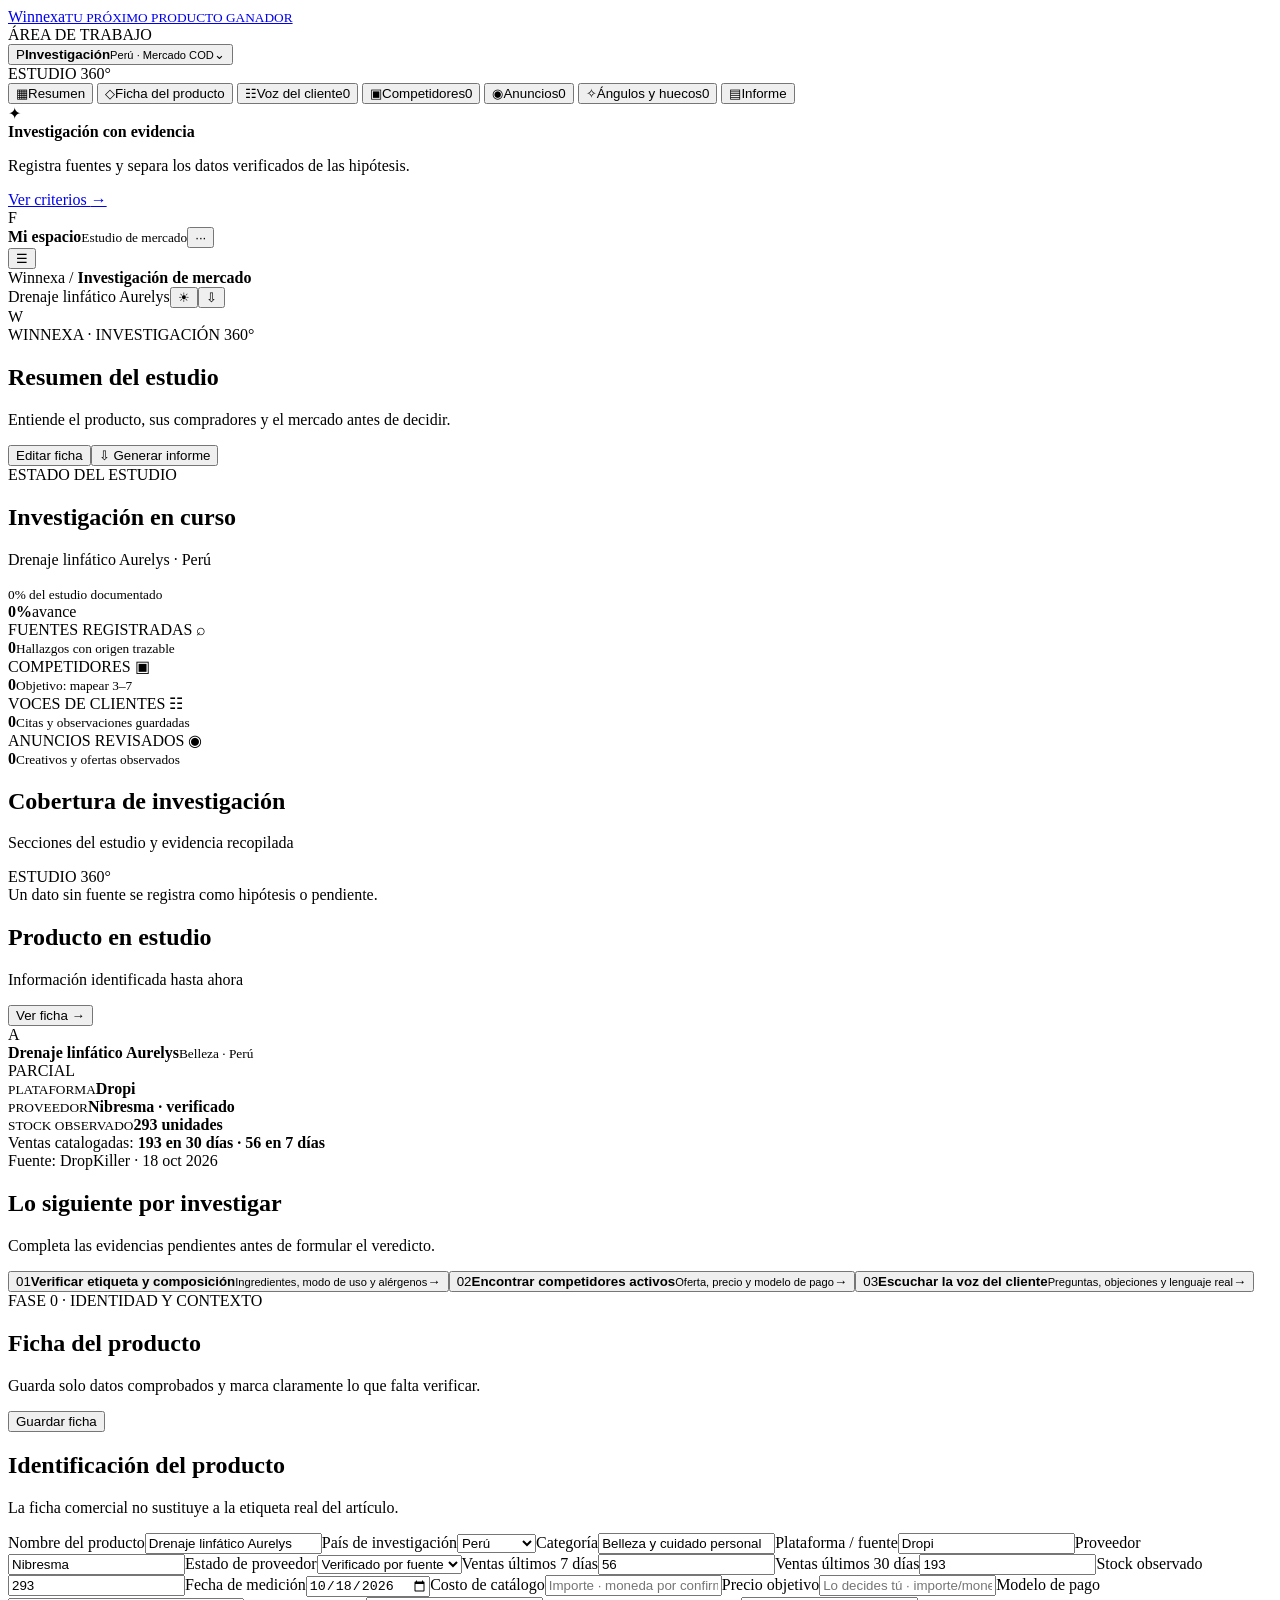
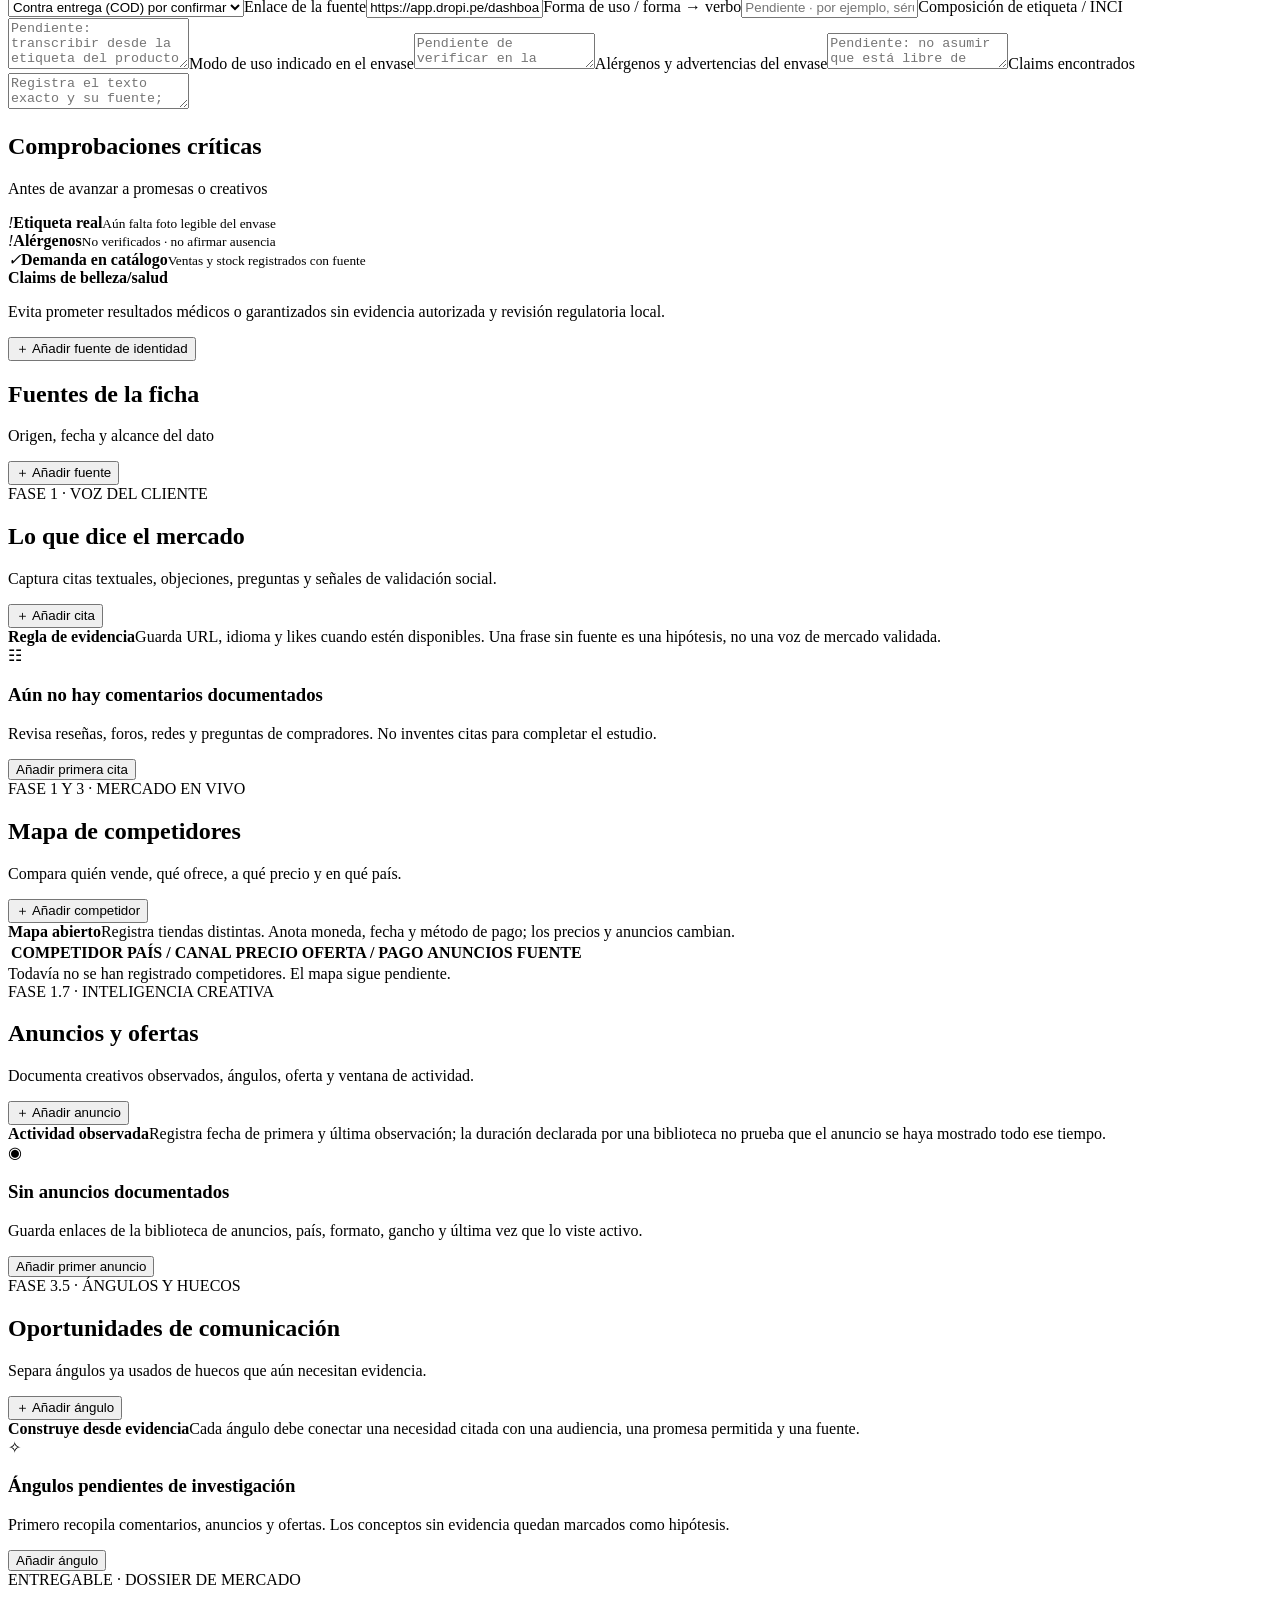
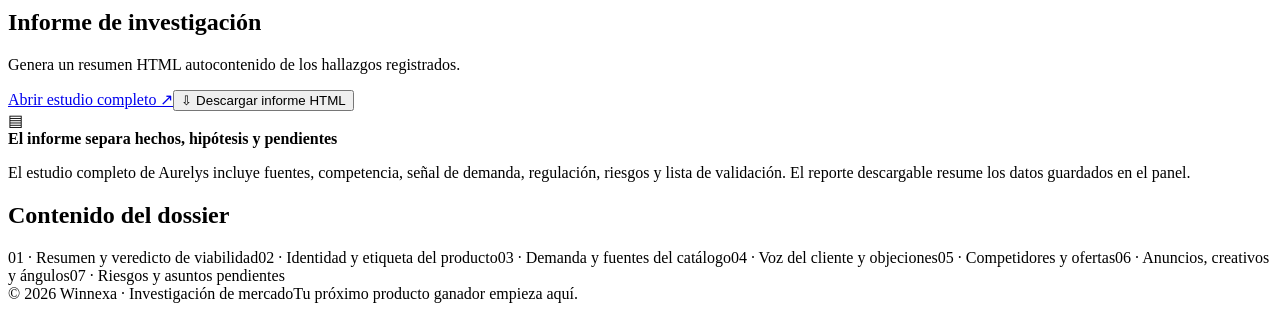
==== index.html @ 6fdaec8a "Add Winnexa research platform: index.html" ====
<!doctype html>
<html lang="es">
<head>
  <meta charset="utf-8"><meta name="viewport" content="width=device-width, initial-scale=1"><meta name="theme-color" content="#10091e"><meta name="description" content="Winnexa: investiga el mercado y encuentra tu próximo producto ganador.">
  <link rel="icon" type="image/svg+xml" href="favicon.svg"><link rel="manifest" href="site.webmanifest">
  <title>Winnexa · Investigación de mercado</title>
  <link rel="preconnect" href="https://fonts.googleapis.com"><link rel="preconnect" href="https://fonts.gstatic.com" crossorigin>
  <link href="https://fonts.googleapis.com/css2?family=DM+Sans:wght@400;500;600;700&family=Manrope:wght@400;500;600;700;800&display=swap" rel="stylesheet"><link rel="stylesheet" href="styles.css">
</head>
<body>
  <div class="app-shell">
    <aside class="sidebar" id="sidebar">
      <a class="brand" href="#overview"><span class="brand-mark"><img src="brand-mark.svg" alt=""></span><span class="brand-name">Winnexa<small>TU PRÓXIMO PRODUCTO GANADOR</small></span></a>
      <div class="workspace-label">ÁREA DE TRABAJO</div>
      <button class="workspace-switch"><span class="workspace-avatar">P</span><span><b>Investigación</b><small>Perú · Mercado COD</small></span><span class="chevrons">⌄</span></button>
      <div class="nav-label">ESTUDIO 360°</div>
      <nav class="main-nav" aria-label="Secciones de investigación">
        <button class="nav-item active" data-view="overview"><span class="nav-icon">▦</span>Resumen</button>
        <button class="nav-item" data-view="product"><span class="nav-icon">◇</span>Ficha del producto</button>
        <button class="nav-item" data-view="voice"><span class="nav-icon">☷</span>Voz del cliente<span class="nav-count" id="voiceCount">0</span></button>
        <button class="nav-item" data-view="competitors"><span class="nav-icon">▣</span>Competidores<span class="nav-count" id="competitorCount">0</span></button>
        <button class="nav-item" data-view="ads"><span class="nav-icon">◉</span>Anuncios<span class="nav-count" id="adCount">0</span></button>
        <button class="nav-item" data-view="angles"><span class="nav-icon">✧</span>Ángulos y huecos<span class="nav-count" id="angleCount">0</span></button>
        <button class="nav-item" data-view="report"><span class="nav-icon">▤</span>Informe</button>
      </nav>
      <div class="sidebar-bottom"><div class="help-card"><div class="help-icon">✦</div><b>Investigación con evidencia</b><p>Registra fuentes y separa los datos verificados de las hipótesis.</p><a href="#source-note" data-view-link="overview">Ver criterios <span>→</span></a></div><div class="profile"><div class="profile-avatar">F</div><span><b>Mi espacio</b><small>Estudio de mercado</small></span><button class="more-button" aria-label="Más opciones">···</button></div></div>
    </aside>
    <main class="main-area">
      <header class="topbar"><button class="mobile-menu" id="mobileMenu" aria-label="Abrir menú">☰</button><div class="breadcrumbs">Winnexa <span>/</span> <b>Investigación de mercado</b></div><div class="top-actions"><span class="project-pill"><i></i><span id="topProduct">Drenaje linfático Aurelys</span></span><button class="icon-button theme-toggle" id="themeToggle" type="button" aria-label="Cambiar a tema claro" title="Cambiar a tema claro">☀</button><button class="icon-button" id="reportTop" title="Generar informe">⇩</button><div class="top-avatar">W</div></div></header>
      <div class="content">
        <section class="view-panel active" id="view-overview">
          <div class="page-heading"><div><div class="eyebrow">WINNEXA · INVESTIGACIÓN 360°</div><h1>Resumen del estudio</h1><p class="page-subtitle">Entiende el producto, sus compradores y el mercado antes de decidir.</p></div><div class="heading-actions"><button class="button button-secondary" data-jump="product">Editar ficha</button><button class="button button-primary" id="generateReport"><span>⇩</span> Generar informe</button></div></div>
          <div class="overview-hero"><div class="hero-copy"><div class="hero-kicker">ESTADO DEL ESTUDIO</div><h2 id="heroStatus">Investigación en curso</h2><p id="heroProductLine">Drenaje linfático Aurelys · Perú</p><div class="progress-track"><span id="progressBar"></span></div><small id="progressText">0% del estudio documentado</small></div><div class="hero-number"><strong id="progressNumber">0%</strong><span>avance</span></div><div class="hero-orb"></div></div>
          <div class="metric-grid">
            <article class="metric-card"><div class="metric-label">FUENTES REGISTRADAS <span class="metric-icon purple">⌕</span></div><strong id="metricSources">0</strong><small>Hallazgos con origen trazable</small></article>
            <article class="metric-card"><div class="metric-label">COMPETIDORES <span class="metric-icon blue">▣</span></div><strong id="metricCompetitors">0</strong><small id="competitorSub">Objetivo: mapear 3–7</small></article>
            <article class="metric-card"><div class="metric-label">VOCES DE CLIENTES <span class="metric-icon green">☷</span></div><strong id="metricVoice">0</strong><small>Citas y observaciones guardadas</small></article>
            <article class="metric-card"><div class="metric-label">ANUNCIOS REVISADOS <span class="metric-icon amber">◉</span></div><strong id="metricAds">0</strong><small>Creativos y ofertas observados</small></article>
          </div>
          <div class="dashboard-grid">
            <section class="panel coverage-panel"><div class="panel-heading"><div><h2>Cobertura de investigación</h2><p>Secciones del estudio y evidencia recopilada</p></div><span class="subtle-badge">ESTUDIO 360°</span></div><div class="coverage-list" id="coverageList"></div><div class="panel-foot" id="source-note"><span class="foot-dot"></span> Un dato sin fuente se registra como hipótesis o pendiente.</div></section>
            <section class="panel product-summary"><div class="panel-heading"><div><h2>Producto en estudio</h2><p>Información identificada hasta ahora</p></div><button class="text-action" data-jump="product">Ver ficha →</button></div><div class="product-title-row"><div class="product-emblem">A</div><div><strong id="summaryName">Drenaje linfático Aurelys</strong><small id="summaryCategory">Belleza · Perú</small></div><span class="status-pill status-pending" id="identityStatus">PARCIAL</span></div><div class="product-facts"><div><small>PLATAFORMA</small><b id="summaryPlatform">Dropi</b></div><div><small>PROVEEDOR</small><b id="summarySupplier">Nibresma · verificado</b></div><div><small>STOCK OBSERVADO</small><b id="summaryStock">293 unidades</b></div></div><div class="fact-note">Ventas catalogadas: <b id="summarySales">193 en 30 días · 56 en 7 días</b><br>Fuente: DropKiller · 18 oct 2026</div></section>
          </div>
          <section class="panel next-steps"><div class="panel-heading"><div><h2>Lo siguiente por investigar</h2><p>Completa las evidencias pendientes antes de formular el veredicto.</p></div></div><div class="next-grid"><button class="next-item" data-jump="product"><span class="next-number">01</span><span><b>Verificar etiqueta y composición</b><small>Ingredientes, modo de uso y alérgenos</small></span><span class="next-arrow">→</span></button><button class="next-item" data-jump="competitors"><span class="next-number">02</span><span><b>Encontrar competidores activos</b><small>Oferta, precio y modelo de pago</small></span><span class="next-arrow">→</span></button><button class="next-item" data-jump="voice"><span class="next-number">03</span><span><b>Escuchar la voz del cliente</b><small>Preguntas, objeciones y lenguaje real</small></span><span class="next-arrow">→</span></button></div></section>
        </section>

        <section class="view-panel" id="view-product">
          <div class="page-heading"><div><div class="eyebrow">FASE 0 · IDENTIDAD Y CONTEXTO</div><h1>Ficha del producto</h1><p class="page-subtitle">Guarda solo datos comprobados y marca claramente lo que falta verificar.</p></div><div class="heading-actions"><button class="button button-primary" id="saveProduct">Guardar ficha</button></div></div>
          <div class="section-grid"><section class="panel form-panel"><div class="panel-heading"><div><h2>Identificación del producto</h2><p>La ficha comercial no sustituye a la etiqueta real del artículo.</p></div></div><div class="field-grid"><label class="field">Nombre del producto<input id="researchName" value="Drenaje linfático Aurelys"></label><label class="field">País de investigación<select id="researchCountry"><option value="PE">Perú</option><option value="CO">Colombia</option><option value="MX">México</option><option value="CL">Chile</option><option value="EC">Ecuador</option></select></label><label class="field">Categoría<input id="researchCategory" value="Belleza y cuidado personal"></label><label class="field">Plataforma / fuente<input id="researchPlatform" value="Dropi"></label><label class="field">Proveedor<input id="researchSupplier" value="Nibresma"></label><label class="field">Estado de proveedor<select id="researchSupplierVerified"><option value="true">Verificado por fuente</option><option value="false">Sin verificar</option></select></label><label class="field">Ventas últimos 7 días<input id="researchSales7" type="number" min="0" value="56"></label><label class="field">Ventas últimos 30 días<input id="researchSales30" type="number" min="0" value="193"></label><label class="field">Stock observado<input id="researchStock" type="number" min="0" value="293"></label><label class="field">Fecha de medición<input id="researchDate" type="date" value="2026-10-18"></label><label class="field">Costo de catálogo<input id="researchCost" placeholder="Importe · moneda por confirmar"></label><label class="field">Precio objetivo<input id="researchPrice" placeholder="Lo decides tú · importe/moneda"></label><label class="field">Modelo de pago<select id="researchPayment"><option>Contra entrega (COD) por confirmar</option><option>Contra entrega (COD)</option><option>Pago anticipado</option><option>Ambos</option></select></label><label class="field full">Enlace de la fuente<input id="researchSource" type="url" value="https://app.dropi.pe/dashboard/search?search=9403&amp;search_type=id"></label><label class="field full">Forma de uso / forma → verbo<input id="researchUse" placeholder="Pendiente · por ejemplo, sérum → aplicar"></label><label class="field full">Composición de etiqueta / INCI<textarea id="researchIngredients" rows="3" placeholder="Pendiente: transcribir desde la etiqueta del producto despachado"></textarea></label><label class="field full">Modo de uso indicado en el envase<textarea id="researchDirections" rows="2" placeholder="Pendiente de verificar en la etiqueta"></textarea></label><label class="field full">Alérgenos y advertencias del envase<textarea id="researchAllergens" rows="2" placeholder="Pendiente: no asumir que está libre de alérgenos"></textarea></label><label class="field full">Claims encontrados<textarea id="researchClaims" rows="2" placeholder="Registra el texto exacto y su fuente; no presentar como probado"></textarea></label></div></section><aside class="panel verification-panel"><div class="panel-heading"><div><h2>Comprobaciones críticas</h2><p>Antes de avanzar a promesas o creativos</p></div></div><div class="check-row"><i class="check-pending">!</i><span><b>Etiqueta real</b><small id="labelCheck">Aún falta foto legible del envase</small></span></div><div class="check-row"><i class="check-pending">!</i><span><b>Alérgenos</b><small id="allergenCheck">No verificados · no afirmar ausencia</small></span></div><div class="check-row"><i class="check-ok">✓</i><span><b>Demanda en catálogo</b><small>Ventas y stock registrados con fuente</small></span></div><div class="warning-box"><b>Claims de belleza/salud</b><p>Evita prometer resultados médicos o garantizados sin evidencia autorizada y revisión regulatoria local.</p></div><button class="button button-secondary full-button" id="addEvidenceProduct">＋ Añadir fuente de identidad</button></aside></div>
          <section class="panel evidence-panel"><div class="panel-heading"><div><h2>Fuentes de la ficha</h2><p>Origen, fecha y alcance del dato</p></div><button class="button button-secondary" data-open-record="source">＋ Añadir fuente</button></div><div id="sourceList" class="record-list"></div></section>
        </section>

        <section class="view-panel" id="view-voice"><div class="page-heading"><div><div class="eyebrow">FASE 1 · VOZ DEL CLIENTE</div><h1>Lo que dice el mercado</h1><p class="page-subtitle">Captura citas textuales, objeciones, preguntas y señales de validación social.</p></div><div class="heading-actions"><button class="button button-primary" data-open-record="voice">＋ Añadir cita</button></div></div><div class="research-tip"><b>Regla de evidencia</b><span>Guarda URL, idioma y likes cuando estén disponibles. Una frase sin fuente es una hipótesis, no una voz de mercado validada.</span></div><div class="records-grid" id="voiceList"></div><div class="empty-card" id="voiceEmpty"><span>☷</span><h3>Aún no hay comentarios documentados</h3><p>Revisa reseñas, foros, redes y preguntas de compradores. No inventes citas para completar el estudio.</p><button class="button button-primary" data-open-record="voice">Añadir primera cita</button></div></section>

        <section class="view-panel" id="view-competitors"><div class="page-heading"><div><div class="eyebrow">FASE 1 Y 3 · MERCADO EN VIVO</div><h1>Mapa de competidores</h1><p class="page-subtitle">Compara quién vende, qué ofrece, a qué precio y en qué país.</p></div><div class="heading-actions"><button class="button button-primary" data-open-record="competitor">＋ Añadir competidor</button></div></div><div class="research-tip"><b>Mapa abierto</b><span>Registra tiendas distintas. Anota moneda, fecha y método de pago; los precios y anuncios cambian.</span></div><div class="competitor-table panel"><div class="table-scroll"><table><thead><tr><th>COMPETIDOR</th><th>PAÍS / CANAL</th><th>PRECIO</th><th>OFERTA / PAGO</th><th>ANUNCIOS</th><th>FUENTE</th><th></th></tr></thead><tbody id="competitorRows"></tbody></table></div><div class="empty-inline" id="competitorEmpty">Todavía no se han registrado competidores. El mapa sigue pendiente.</div></div></section>

        <section class="view-panel" id="view-ads"><div class="page-heading"><div><div class="eyebrow">FASE 1.7 · INTELIGENCIA CREATIVA</div><h1>Anuncios y ofertas</h1><p class="page-subtitle">Documenta creativos observados, ángulos, oferta y ventana de actividad.</p></div><div class="heading-actions"><button class="button button-primary" data-open-record="ad">＋ Añadir anuncio</button></div></div><div class="research-tip amber-tip"><b>Actividad observada</b><span>Registra fecha de primera y última observación; la duración declarada por una biblioteca no prueba que el anuncio se haya mostrado todo ese tiempo.</span></div><div class="records-grid" id="adList"></div><div class="empty-card" id="adEmpty"><span>◉</span><h3>Sin anuncios documentados</h3><p>Guarda enlaces de la biblioteca de anuncios, país, formato, gancho y última vez que lo viste activo.</p><button class="button button-primary" data-open-record="ad">Añadir primer anuncio</button></div></section>

        <section class="view-panel" id="view-angles"><div class="page-heading"><div><div class="eyebrow">FASE 3.5 · ÁNGULOS Y HUECOS</div><h1>Oportunidades de comunicación</h1><p class="page-subtitle">Separa ángulos ya usados de huecos que aún necesitan evidencia.</p></div><div class="heading-actions"><button class="button button-primary" data-open-record="angle">＋ Añadir ángulo</button></div></div><div class="research-tip"><b>Construye desde evidencia</b><span>Cada ángulo debe conectar una necesidad citada con una audiencia, una promesa permitida y una fuente.</span></div><div class="records-grid" id="angleList"></div><div class="empty-card" id="angleEmpty"><span>✧</span><h3>Ángulos pendientes de investigación</h3><p>Primero recopila comentarios, anuncios y ofertas. Los conceptos sin evidencia quedan marcados como hipótesis.</p><button class="button button-primary" data-open-record="angle">Añadir ángulo</button></div></section>

        <section class="view-panel" id="view-report"><div class="page-heading"><div><div class="eyebrow">ENTREGABLE · DOSSIER DE MERCADO</div><h1>Informe de investigación</h1><p class="page-subtitle">Genera un resumen HTML autocontenido de los hallazgos registrados.</p></div><div class="heading-actions"><a class="button button-secondary" href="ESTUDIO-AURELYS-PERU.html" target="_blank">Abrir estudio completo ↗</a><button class="button button-primary" id="downloadReport">⇩ Descargar informe HTML</button></div></div><div class="report-banner"><div class="report-mark">▤</div><div><b>El informe separa hechos, hipótesis y pendientes</b><p>El estudio completo de Aurelys incluye fuentes, competencia, señal de demanda, regulación, riesgos y lista de validación. El reporte descargable resume los datos guardados en el panel.</p></div></div><div class="report-outline panel"><h2>Contenido del dossier</h2><div class="outline-grid"><span>01 · Resumen y veredicto de viabilidad</span><span>02 · Identidad y etiqueta del producto</span><span>03 · Demanda y fuentes del catálogo</span><span>04 · Voz del cliente y objeciones</span><span>05 · Competidores y ofertas</span><span>06 · Anuncios, creativos y ángulos</span><span>07 · Riesgos y asuntos pendientes</span></div></div><div class="pending-box" id="reportPending"></div></section>

        <footer class="footer"><span>© 2026 Winnexa · Investigación de mercado</span><span>Tu próximo producto ganador empieza aquí.</span></footer>
      </div>
    </main>
  </div>
  <dialog class="record-dialog" id="recordDialog"><form id="recordForm" method="dialog"><div class="dialog-head"><div><div class="eyebrow">REGISTRO DE INVESTIGACIÓN</div><h2 id="recordTitle">Añadir registro</h2><p id="recordSubtitle">Documenta hallazgos con una fuente y fecha.</p></div><button class="close-dialog" id="closeRecord" type="button" aria-label="Cerrar">×</button></div><input type="hidden" id="recordType"><div id="dynamicFields" class="field-grid"></div><div class="dialog-footer"><button class="button button-secondary" id="cancelRecord" type="button">Cancelar</button><button class="button button-primary" type="submit">Guardar registro</button></div></form></dialog>
  <div class="toast" id="toast" role="status" aria-live="polite"></div><script src="app.js"></script>
</body>
</html>
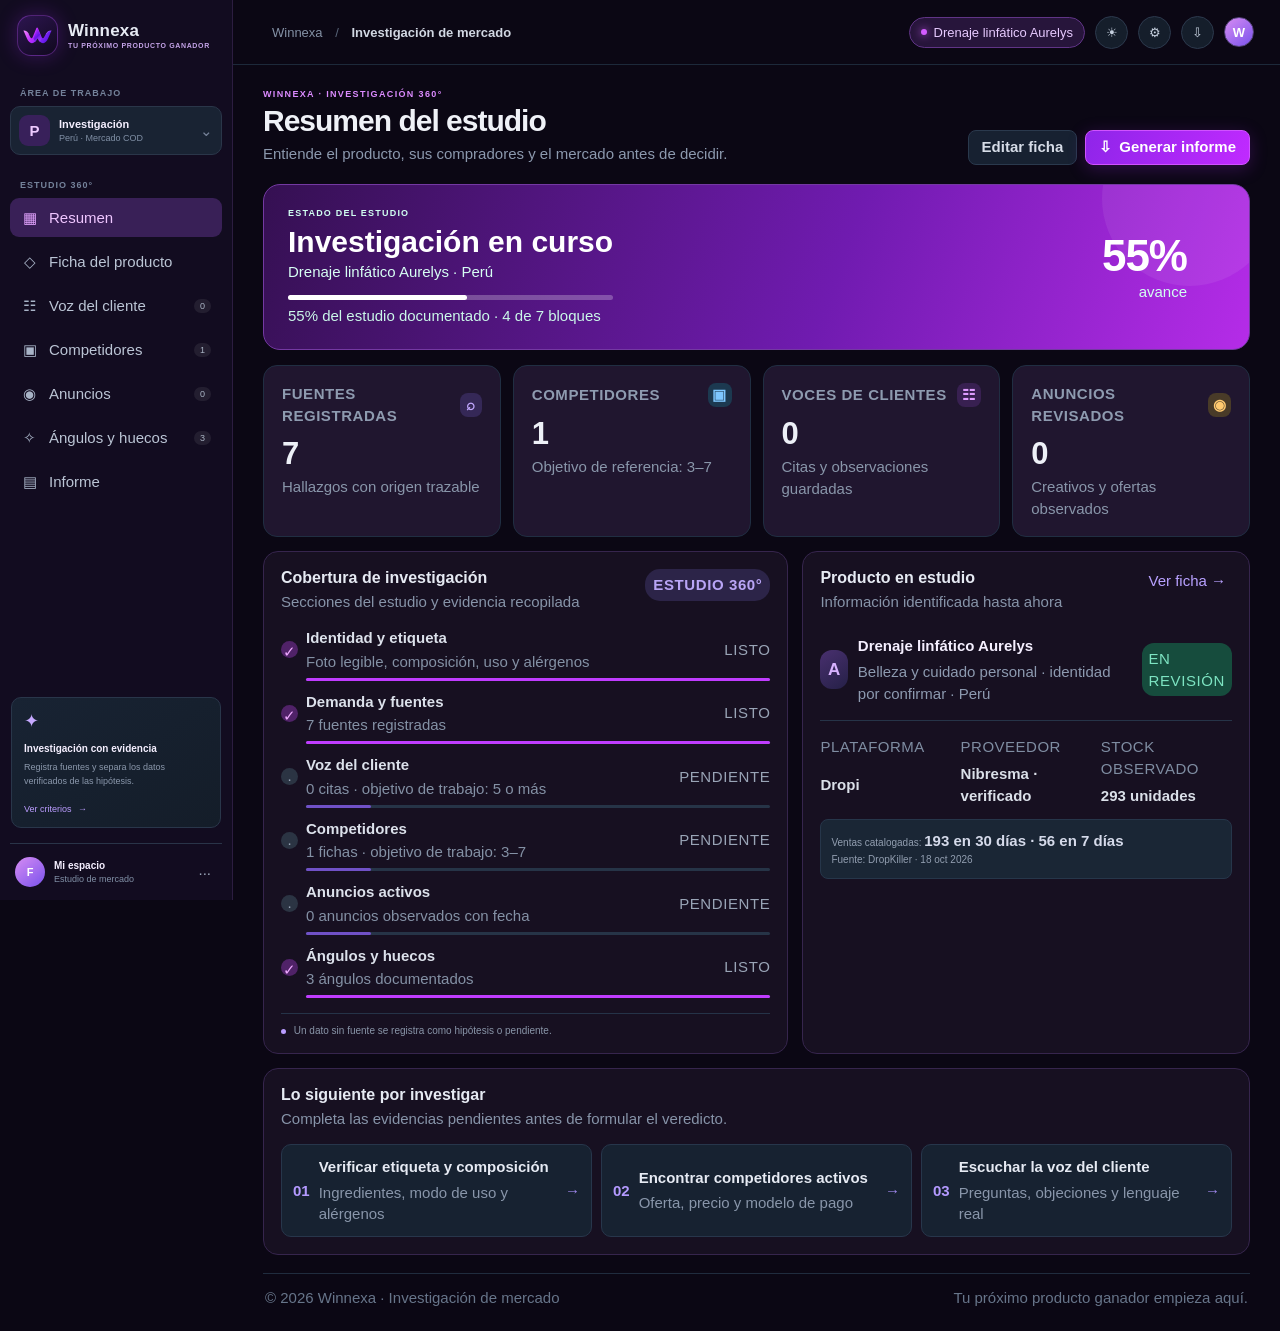
==== commit 6ec1d624: "Add toolbar settings dialog" ====
--- a/index.html
+++ b/index.html
@@ -26,7 +26,7 @@
       <div class="sidebar-bottom"><div class="help-card"><div class="help-icon">✦</div><b>Investigación con evidencia</b><p>Registra fuentes y separa los datos verificados de las hipótesis.</p><a href="#source-note" data-view-link="overview">Ver criterios <span>→</span></a></div><div class="profile"><div class="profile-avatar">F</div><span><b>Mi espacio</b><small>Estudio de mercado</small></span><button class="more-button" aria-label="Más opciones">···</button></div></div>
     </aside>
     <main class="main-area">
-      <header class="topbar"><button class="mobile-menu" id="mobileMenu" aria-label="Abrir menú">☰</button><div class="breadcrumbs">Winnexa <span>/</span> <b>Investigación de mercado</b></div><div class="top-actions"><span class="project-pill"><i></i><span id="topProduct">Drenaje linfático Aurelys</span></span><button class="icon-button theme-toggle" id="themeToggle" type="button" aria-label="Cambiar a tema claro" title="Cambiar a tema claro">☀</button><button class="icon-button" id="reportTop" title="Generar informe">⇩</button><div class="top-avatar">W</div></div></header>
+      <header class="topbar"><button class="mobile-menu" id="mobileMenu" aria-label="Abrir menú">☰</button><div class="breadcrumbs">Winnexa <span>/</span> <b>Investigación de mercado</b></div><div class="top-actions"><span class="project-pill"><i></i><span id="topProduct">Drenaje linfático Aurelys</span></span><button class="icon-button theme-toggle" id="themeToggle" type="button" aria-label="Cambiar a tema claro" title="Cambiar a tema claro">☀</button><button class="icon-button settings-toggle" id="settingsToggle" type="button" aria-label="Abrir ajustes" title="Ajustes">⚙</button><button class="icon-button" id="reportTop" title="Generar informe" aria-label="Generar informe">⇩</button><div class="top-avatar">W</div></div></header>
       <div class="content">
         <section class="view-panel active" id="view-overview">
           <div class="page-heading"><div><div class="eyebrow">WINNEXA · INVESTIGACIÓN 360°</div><h1>Resumen del estudio</h1><p class="page-subtitle">Entiende el producto, sus compradores y el mercado antes de decidir.</p></div><div class="heading-actions"><button class="button button-secondary" data-jump="product">Editar ficha</button><button class="button button-primary" id="generateReport"><span>⇩</span> Generar informe</button></div></div>
@@ -65,6 +65,7 @@
     </main>
   </div>
   <dialog class="record-dialog" id="recordDialog"><form id="recordForm" method="dialog"><div class="dialog-head"><div><div class="eyebrow">REGISTRO DE INVESTIGACIÓN</div><h2 id="recordTitle">Añadir registro</h2><p id="recordSubtitle">Documenta hallazgos con una fuente y fecha.</p></div><button class="close-dialog" id="closeRecord" type="button" aria-label="Cerrar">×</button></div><input type="hidden" id="recordType"><div id="dynamicFields" class="field-grid"></div><div class="dialog-footer"><button class="button button-secondary" id="cancelRecord" type="button">Cancelar</button><button class="button button-primary" type="submit">Guardar registro</button></div></form></dialog>
+  <dialog class="record-dialog settings-dialog" id="settingsDialog"><form id="settingsForm" method="dialog"><div class="dialog-head"><div><div class="eyebrow">PREFERENCIAS</div><h2>Ajustes de pantalla</h2><p>Personaliza el tema y el tamaño del texto.</p></div><button class="close-dialog" id="closeSettings" type="button" aria-label="Cerrar ajustes">×</button></div><div class="field-grid settings-fields"><label class="field">Tema<select id="settingsTheme"><option value="dark">Oscuro</option><option value="light">Claro</option></select></label><label class="field">Tamaño del texto<select id="settingsTextSize"><option value="13">13 px</option><option value="15">15 px</option><option value="18">18 px</option></select></label></div><div class="dialog-footer"><button class="button button-secondary" id="cancelSettings" type="button">Cerrar</button><button class="button button-primary" type="submit">Guardar ajustes</button></div></form></dialog>
   <div class="toast" id="toast" role="status" aria-live="polite"></div><script src="app.js"></script>
 </body>
 </html>
--- a/styles.css
+++ b/styles.css
@@ -0,0 +1,70 @@
+:root{--bg:#0b1018;--side:#121a27;--panel:#141d2a;--panel2:#1a2434;--line:#263448;--ink:#e7eaf2;--muted:#8794aa;--soft:#a8b3c5;--purple:#8a59ff;--purple-dark:#34265c;--green:#09a878;--amber:#d5a34a;--font:'DM Sans',sans-serif;--display:Manrope,sans-serif}*{box-sizing:border-box}body{margin:0;background:var(--bg);color:var(--ink);font-family:var(--font);font-size:14px}button,input,select,textarea{font:inherit}button{cursor:pointer}.app-shell{min-height:100vh}.sidebar{width:233px;position:fixed;inset:0 auto 0 0;background:var(--side);border-right:1px solid #222d3f;padding:19px 10px 13px;display:flex;flex-direction:column;z-index:5}.brand{height:49px;display:flex;align-items:center;gap:10px;padding:0 7px 17px;color:#e6eaf3;text-decoration:none}.brand-mark{width:41px;height:41px;border-radius:14px;background:radial-gradient(circle at 35% 25%,#e67af5,#8a4ded 55%,#38216e);display:grid;place-items:center;color:#e8b2ff;text-shadow:0 0 12px white;font-size:22px;box-shadow:0 0 19px #9954ff55}.brand-name{font:800 16px var(--display);letter-spacing:.5px}.brand-name small{display:block;font:600 8px var(--font);letter-spacing:1.2px;color:#8995aa;margin-top:1px}.workspace-label,.nav-label{font-size:9px;letter-spacing:1px;font-weight:700;color:#74829a;padding:0 10px;margin:20px 0 8px}.workspace-switch{display:flex;align-items:center;gap:9px;background:#192333;border:1px solid #2a3649;border-radius:10px;padding:8px;color:var(--ink);text-align:left}.workspace-avatar{width:31px;height:31px;border-radius:9px;display:grid;place-items:center;background:#312651;color:#c5afff;font-weight:700}.workspace-switch b,.profile b{display:block;font-size:11px}.workspace-switch small,.profile small{display:block;font-size:9px;color:#8190a6;margin-top:3px}.chevrons{margin-left:auto;color:#77839a}.nav-label{margin-top:25px}.main-nav{display:grid;gap:5px}.nav-item{height:39px;display:flex;align-items:center;gap:11px;padding:0 11px;color:#bbc5d5;background:transparent;border:0;border-radius:9px;text-align:left;font-size:11px}.nav-item:hover{background:#ffffff09;color:white}.nav-item.active{background:#332658;color:#cbb8ff}.nav-icon{width:17px;color:#a8b4c7;text-align:center;font-size:15px}.nav-item.active .nav-icon{color:#c5adff}.nav-count{margin-left:auto;background:#ffffff13;border-radius:10px;padding:2px 6px;font-size:9px;color:#aab5c5}.sidebar-bottom{margin-top:auto}.help-card{border:1px solid #29364a;background:linear-gradient(145deg,#182333,#141d29);border-radius:10px;padding:12px;margin:0 1px 15px}.help-icon{font-size:18px;color:#c6a9ff;margin-bottom:6px}.help-card b{font-size:10px}.help-card p{font-size:9px;color:#8b98ac;line-height:1.55;margin:6px 0 9px}.help-card a{font-size:9px;color:#bb9cff;text-decoration:none}.help-card a span{margin-left:4px}.profile{border-top:1px solid #293448;padding:13px 5px 0;display:flex;align-items:center;gap:9px}.profile-avatar,.top-avatar{width:30px;height:30px;display:grid;place-items:center;border-radius:50%;background:linear-gradient(140deg,#d78cf3,#7952ec);color:#fff;font-weight:700;font-size:11px}.profile b{font-size:10px}.more-button{margin-left:auto;background:none;border:0;color:#99a6b8}.main-area{margin-left:233px;min-height:100vh}.topbar{height:65px;border-bottom:1px solid #1d293a;display:flex;align-items:center;justify-content:space-between;padding:0 26px 0 39px}.breadcrumbs{font-size:10px;color:#8491a5}.breadcrumbs span{padding:0 9px;color:#596579}.breadcrumbs b{font-weight:600;color:#d1d7e2}.top-actions{display:flex;align-items:center;gap:10px}.project-pill{max-width:260px;display:flex;align-items:center;gap:7px;border:1px solid #46356d;background:#231d3c;border-radius:20px;padding:7px 11px;font-size:9px;color:#d0c2f8;white-space:nowrap;overflow:hidden;text-overflow:ellipsis}.project-pill i{width:6px;height:6px;border-radius:50%;background:#a47aff;box-shadow:0 0 9px #a47aff}.icon-button{width:33px;height:33px;border:1px solid #2c394d;border-radius:50%;background:#151e2b;color:#c6d0df;font-size:15px}.top-avatar{border:1px solid #55447b}.mobile-menu{display:none}.content{max-width:1550px;padding:24px 30px 19px;margin:0 auto}.view-panel{display:none}.view-panel.active{display:block;animation:fadein .18s ease}@keyframes fadein{from{opacity:.6;transform:translateY(3px)}to{opacity:1;transform:none}}.page-heading{display:flex;align-items:flex-end;justify-content:space-between;gap:18px;margin:0 0 19px}.eyebrow{font-size:9px;font-weight:700;letter-spacing:1.35px;color:#a584ff}.page-heading h1{font:800 25px var(--display);letter-spacing:-.9px;margin:5px 0;color:#eff1f7}.page-subtitle{font-size:11px;color:#8c99ae;margin:0}.heading-actions{display:flex;gap:8px}.button{height:35px;border-radius:8px;padding:0 13px;display:inline-flex;align-items:center;justify-content:center;gap:7px;font-size:10px;font-weight:600;transition:.16s}.button:hover{filter:brightness(1.12);transform:translateY(-1px)}.button-primary{background:#7540e6;border:1px solid #8e5af8;color:#fff;box-shadow:0 4px 15px #6031c33a}.button-secondary{background:#172131;border:1px solid #2a394d;color:#d6dce7}.overview-hero{position:relative;overflow:hidden;min-height:142px;border:1px solid #126e5a;border-radius:17px;padding:23px 24px;background:linear-gradient(105deg,#087d61 0%,#069e73 60%,#08b889 100%);display:flex;align-items:center;justify-content:space-between;margin-bottom:15px}.hero-copy{position:relative;z-index:1}.hero-kicker{font-size:9px;letter-spacing:1.2px;font-weight:700;color:#d1fff1}.hero-copy h2{font:800 25px var(--display);margin:7px 0 2px;color:#fff}.hero-copy p{margin:0 0 12px;font-size:11px;color:#d7fff4}.hero-copy>small{color:#cbf8e9;font-size:9px}.progress-track{height:5px;max-width:440px;background:#ffffff40;border-radius:5px;margin:0 0 5px}.progress-track span{display:block;height:100%;width:0;background:#fff;border-radius:5px;transition:width .3s}.hero-number{position:relative;z-index:1;margin-right:38px;display:grid;text-align:right}.hero-number strong{font:800 35px var(--display);color:white;letter-spacing:-1px}.hero-number span{font-size:9px;color:#d3fff1}.hero-orb{position:absolute;width:175px;height:175px;border-radius:50%;right:-28px;top:-74px;background:#ffffff0c}.metric-grid{display:grid;grid-template-columns:repeat(4,1fr);gap:12px;margin-bottom:14px}.metric-card{background:var(--panel2);border:1px solid #202e42;border-radius:14px;padding:14px 15px;min-height:104px}.metric-label{font-size:8px;letter-spacing:.7px;color:#8e9bb0;font-weight:700;display:flex;justify-content:space-between;align-items:center}.metric-icon{font-size:14px;width:24px;height:24px;border-radius:8px;display:grid;place-items:center}.purple{background:#352857;color:#c2a7ff}.blue{background:#1c3950;color:#7ec7ff}.green{background:#17453c;color:#64dfb8}.amber{background:#493b28;color:#ffca70}.metric-card>strong{display:block;font:800 23px var(--display);margin:7px 0 3px;color:#edf0f7}.metric-card>small{color:#8996aa;font-size:9px}.dashboard-grid{display:grid;grid-template-columns:1.08fr .92fr;gap:14px}.panel{background:var(--panel);border:1px solid var(--line);border-radius:15px;padding:17px}.panel-heading{display:flex;align-items:flex-start;justify-content:space-between;gap:12px;margin-bottom:14px}.panel-heading h2{font:700 13px var(--display);margin:0;color:#e6eaf3}.panel-heading p{font-size:9px;color:#8794a9;margin:4px 0 0}.subtle-badge{font-size:8px;letter-spacing:.6px;color:#b9a5f6;background:#2c2448;border-radius:15px;padding:5px 8px;font-weight:700}.coverage-list{display:grid;gap:10px}.coverage-row{display:grid;gap:5px}.coverage-label{display:flex;align-items:center;gap:8px}.coverage-label>span:nth-child(2){display:grid;gap:2px}.coverage-indicator{width:17px;height:17px;border-radius:50%;display:grid;place-items:center;background:#2b3443;color:#98a3b5;font-size:10px}.coverage-indicator.done{background:#145440;color:#69dfb5}.coverage-label b{font-size:9px;color:#dce1eb}.coverage-label small{font-size:8px;color:#8491a5}.coverage-label em{margin-left:auto;font-size:7px;letter-spacing:.6px;color:#99a4b6;font-style:normal}.mini-track{height:3px;background:#263447;border-radius:4px;margin-left:25px}.mini-track i{height:100%;display:block;background:#7051c7;border-radius:4px}.mini-track i.done{background:#13a679}.panel-foot{border-top:1px solid #253348;padding-top:11px;margin-top:15px;font-size:8px;color:#8995a8}.foot-dot{display:inline-block;width:5px;height:5px;border-radius:50%;background:#ba9dff;margin-right:5px}.product-summary{min-height:316px}.text-action{border:0;background:transparent;color:#b8a1ff;font-size:9px}.product-title-row{display:flex;align-items:center;gap:10px;padding:8px 0 16px;border-bottom:1px solid #263448}.product-emblem{width:39px;height:39px;display:grid;place-items:center;border-radius:12px;background:linear-gradient(145deg,#49306f,#252047);color:#d8b2ff;font:800 17px var(--display)}.product-title-row>div:nth-child(2){display:grid;gap:4px;min-width:0}.product-title-row strong{font-size:10px}.product-title-row small{font-size:8px;color:#8d9ab0}.status-pill{margin-left:auto;font-size:7px;letter-spacing:.6px;border-radius:12px;padding:5px 7px}.status-pending{background:#443820;color:#f0ca72}.status-review{background:#164c3d;color:#7de4c2}.product-facts{display:grid;grid-template-columns:repeat(3,1fr);gap:9px;padding:15px 0 12px}.product-facts div{display:grid;gap:5px}.product-facts small{font-size:7px;color:#7f8da2;letter-spacing:.5px}.product-facts b{font-size:9px;color:#dbe0e9}.fact-note{background:#1a2635;border:1px solid #26364a;border-radius:8px;padding:10px;font-size:8px;line-height:1.7;color:#929eb0}.fact-note b{color:#d5daea}.next-steps{margin-top:14px}.next-grid{display:grid;grid-template-columns:repeat(3,1fr);gap:9px}.next-item{display:flex;gap:9px;align-items:center;text-align:left;border:1px solid #27364b;background:#172231;color:#e6eaf3;border-radius:10px;padding:11px}.next-number{font:700 12px var(--display);color:#b49aff}.next-item>span:nth-child(2){display:grid;gap:4px}.next-item b{font-size:8px}.next-item small{font-size:8px;color:#8996aa;line-height:1.4}.next-arrow{margin-left:auto;color:#9f87ec}.footer{border-top:1px solid #202c3e;margin-top:18px;padding:13px 2px 3px;display:flex;justify-content:space-between;color:#67758a;font-size:8px}.section-grid{display:grid;grid-template-columns:minmax(0,1.5fr) minmax(245px,.72fr);gap:13px;align-items:start}.form-panel{padding:18px}.field-grid{display:grid;grid-template-columns:1fr 1fr;gap:12px}.field{display:grid;gap:6px;color:#aab5c7;font-size:9px;font-weight:600}.field input,.field select,.field textarea{width:100%;background:#101925;border:1px solid #2a394d;border-radius:7px;color:#e4e9f2;padding:9px 10px;font-size:10px;outline:0}.field input:focus,.field select:focus,.field textarea:focus{border-color:#9068ef;box-shadow:0 0 0 3px #8757fa1a}.field input::placeholder,.field textarea::placeholder{color:#617086}.field textarea{resize:vertical}.field select option{background:#111a27}.field.full{grid-column:span 2}.verification-panel{padding:17px}.check-row{display:flex;gap:9px;padding:11px 0;border-bottom:1px solid #253247;align-items:flex-start}.check-row i{font-style:normal;width:18px;height:18px;border-radius:50%;display:grid;place-items:center;font-size:9px;flex:none}.check-pending{background:#493b25;color:#f2c766}.check-ok{background:#164b3c;color:#6bdeb7}.check-row span{display:grid;gap:4px}.check-row b{font-size:9px}.check-row small{font-size:8px;color:#8d9ab0;line-height:1.4}.warning-box{margin:14px 0;background:#30291f;border:1px solid #59482a;border-radius:9px;padding:11px}.warning-box b{font-size:9px;color:#eac77f}.warning-box p{font-size:8px;color:#b5a27c;line-height:1.6;margin:5px 0 0}.full-button{width:100%}.evidence-panel{margin-top:13px}.source-row{display:flex;gap:10px;align-items:flex-start;padding:11px;border-top:1px solid #263448}.source-icon{width:27px;height:27px;border-radius:8px;background:#30264d;color:#bba3ff;display:grid;place-items:center}.source-row>div{flex:1}.source-row b{font-size:9px}.source-row small,.source-row p{display:block;font-size:8px;color:#8896aa;margin:4px 0 0;line-height:1.5}.source-row a,.competitor-table a,.source-line a,.card-link{color:#b8a1ff;text-decoration:none;font-size:8px;white-space:nowrap}.research-tip{display:flex;gap:9px;align-items:center;padding:11px 13px;background:#211e36;border:1px solid #393054;border-radius:10px;margin-bottom:13px}.research-tip b{font-size:9px;color:#c8b9ff;white-space:nowrap}.research-tip span{font-size:8px;color:#9c97ae;line-height:1.5}.amber-tip{background:#2b261d;border-color:#4a3e29}.amber-tip b{color:#efc878}.records-grid{display:grid;grid-template-columns:repeat(2,minmax(0,1fr));gap:11px}.insight-card,.ad-card,.angle-card{background:var(--panel);border:1px solid var(--line);border-radius:13px;padding:14px}.insight-top{display:flex;align-items:center;justify-content:space-between}.delete-record{border:0;background:transparent;color:#78879c;font-size:17px;line-height:1;padding:2px 5px}.delete-record:hover{color:#ef8e9b}.insight-card blockquote{font:600 12px/1.55 var(--display);color:#e5e6ef;margin:13px 0}.insight-meta{display:flex;flex-wrap:wrap;gap:10px;color:#8794a9;font-size:8px}.source-line{margin-top:10px;border-top:1px solid #263448;padding-top:8px;color:#8390a4;font-size:8px;line-height:1.5}.empty-card{min-height:220px;place-content:center;text-align:center;background:var(--panel);border:1px dashed #314058;border-radius:14px;padding:25px}.empty-card>span{font-size:23px;color:#a88cf1}.empty-card h3{font:700 13px var(--display);margin:8px 0}.empty-card p{max-width:360px;margin:0 auto 13px;color:#8e9bb0;font-size:9px;line-height:1.6}.competitor-table{padding:0;overflow:hidden}.table-scroll{overflow:auto}table{width:100%;border-collapse:collapse;white-space:nowrap}thead{background:#192333}th{text-align:left;padding:11px 12px;color:#8795aa;font-size:7px;letter-spacing:.6px}td{padding:11px 12px;border-top:1px solid #253448;color:#c4ccda;font-size:9px}td b{color:#e4e8f0}td small{display:block;color:#8491a5;font-size:8px;margin-top:4px}.empty-inline{padding:25px;text-align:center;color:#8996aa;font-size:9px}.ad-platform{font-size:8px;color:#b99fff}.ad-card h3,.angle-card h3{font:700 12px var(--display);margin:10px 0}.ad-hook{border-left:2px solid #8057e7;padding:8px 10px;background:#1b2231;color:#d1c8ed;font-size:10px;line-height:1.5}.ad-detail-grid{display:grid;grid-template-columns:1fr 1fr;gap:10px;margin:12px 0}.ad-detail-grid span,.concept-row span{display:grid;gap:4px;color:#78889e;font-size:7px;letter-spacing:.5px}.ad-detail-grid b{font-size:8px;color:#cbd3df;letter-spacing:0;font-weight:500}.card-link{display:inline-block;margin-top:4px}.badge-warn{background:#443723;color:#ecc777}.angle-audience{display:grid;gap:4px;padding:9px;background:#1a2535;border-radius:8px}.angle-audience small,.concept-row small{font-size:7px;color:#8b98ac;letter-spacing:.5px}.angle-audience b{font-size:9px}.angle-card p{font-size:8px;color:#9ba7ba;line-height:1.55}.angle-card p b{color:#d7dce7}.concept-row{display:grid;grid-template-columns:1fr 1fr;gap:8px}.concept-row span{padding:8px;background:#192333;border-radius:7px;color:#c7cddd;font-size:8px;letter-spacing:0}.report-banner{display:flex;align-items:center;gap:13px;background:linear-gradient(100deg,#0b775c,#0da77a);border-radius:13px;padding:17px;margin-bottom:14px}.report-mark{width:37px;height:37px;border-radius:11px;background:#ffffff1c;display:grid;place-items:center;font-size:17px}.report-banner b{font-size:11px}.report-banner p{font-size:9px;color:#d8fff4;margin:5px 0 0;line-height:1.5}.report-outline h2{font:700 13px var(--display)}.outline-grid{display:grid;grid-template-columns:1fr 1fr;gap:9px}.outline-grid span{padding:10px;background:#192333;border:1px solid #26354a;border-radius:8px;color:#b9c3d2;font-size:9px}.pending-box{display:grid;gap:6px;margin-top:13px;padding:13px;background:#2b261d;border:1px solid #4a3e29;border-radius:10px;color:#edc773;font-size:9px}.pending-box span{color:#b6a783;line-height:1.5}.record-dialog{width:min(620px,calc(100vw - 24px));max-height:calc(100vh - 24px);padding:0;background:#141d2a;border:1px solid #344259;border-radius:14px;color:var(--ink)}.record-dialog::backdrop{background:#02050ac9;backdrop-filter:blur(4px)}.record-dialog form{padding:20px}.dialog-head{display:flex;justify-content:space-between;align-items:flex-start;margin-bottom:17px}.dialog-head h2{font:800 19px var(--display);margin:5px 0}.dialog-head p{font-size:9px;color:#8e9bb0;margin:0}.close-dialog{border:1px solid #314057;background:#1c2635;border-radius:8px;color:#bdc6d4;width:29px;height:29px;font-size:19px}.dialog-footer{display:flex;justify-content:flex-end;gap:8px;margin-top:17px;padding-top:14px;border-top:1px solid #29364a}.toast{position:fixed;right:20px;bottom:20px;padding:11px 14px;border-radius:9px;background:#212c3d;border:1px solid #43516a;color:#ecf0f6;font-size:10px;opacity:0;transform:translateY(12px);transition:.2s;pointer-events:none;z-index:9}.toast.show{opacity:1;transform:none}
+@media(max-width:1100px){.content{padding:22px 20px}.topbar{padding:0 20px}.dashboard-grid{grid-template-columns:1fr 1fr}.metric-grid{gap:9px}.metric-card{padding:12px}.section-grid{grid-template-columns:1fr}.verification-panel{display:grid;grid-template-columns:1fr 1fr;gap:0 14px}.verification-panel .panel-heading,.verification-panel .warning-box,.verification-panel .full-button{grid-column:span 2}}
+@media(max-width:760px){.sidebar{transform:translateX(-100%);transition:transform .2s;box-shadow:12px 0 35px #0008}.sidebar.open{transform:translateX(0)}.main-area{margin-left:0}.mobile-menu{display:block;border:0;background:none;color:#d2d9e5;font-size:17px}.topbar{height:56px;padding:0 13px;justify-content:flex-start;gap:8px}.breadcrumbs{font-size:9px;margin-right:auto}.top-actions{gap:7px}.project-pill{max-width:145px;font-size:8px;padding:6px 8px}.top-avatar{width:27px;height:27px}.content{padding:19px 13px}.page-heading{align-items:flex-start;flex-direction:column;gap:12px}.page-heading h1{font-size:22px}.heading-actions{width:100%;flex-wrap:wrap}.heading-actions .button{flex:1}.overview-hero{padding:18px;min-height:136px}.hero-copy h2{font-size:21px}.hero-number{margin-right:3px}.hero-number strong{font-size:29px}.progress-track{max-width:245px}.metric-grid{grid-template-columns:1fr 1fr}.metric-card{min-height:98px}.dashboard-grid{grid-template-columns:1fr}.product-summary{min-height:0}.next-grid{grid-template-columns:1fr}.records-grid{grid-template-columns:1fr}.research-tip{align-items:flex-start;flex-direction:column;gap:5px}.section-grid{grid-template-columns:1fr}.verification-panel{display:block}.verification-panel .panel-heading,.verification-panel .warning-box,.verification-panel .full-button{grid-column:auto}.field-grid{grid-template-columns:1fr}.field.full{grid-column:span 1}.outline-grid{grid-template-columns:1fr 1fr}.footer{gap:10px;line-height:1.4}.footer span:last-child{text-align:right}}
+@media(max-width:420px){.outline-grid{grid-template-columns:1fr}.product-facts{gap:5px}.product-facts b{font-size:8px}.project-pill{max-width:125px}.dialog-head h2{font-size:17px}}
+:root{--bg:#0b0714;--side:#120c20;--panel:#171021;--panel2:#20162f;--line:#36254d;--ink:#f5efff;--muted:#a99abf;--soft:#c9b8dc;--purple:#a52aff;--purple-dark:#321353;--green:#b039f4;--amber:#d5a34a}
+body{background:var(--bg)}.sidebar{background:var(--side);border-right-color:#2c1d40}.brand-mark{background:linear-gradient(145deg,#2d1550,#10091e);box-shadow:0 0 20px #a52aff44}.brand-mark img{width:31px;height:31px;display:block}.brand-name{font-size:17px;letter-spacing:.2px}.brand-name small{color:#c4a4e8;letter-spacing:.65px;font-size:7px}.workspace-avatar{background:#38205a;color:#edcaff}.nav-item.active{background:#392057;color:#efc6ff}.nav-item.active .nav-icon{color:#e4a4ff}.project-pill{border-color:#603486;background:#27153b;color:#e7caff}.project-pill i{background:#d45cff;box-shadow:0 0 9px #d45cff}.page-heading .eyebrow{color:#dc8bff}.button-primary{background:linear-gradient(110deg,#8f25e9,#c02aff);border-color:#d052ff;box-shadow:0 4px 17px #9826de42}.overview-hero{border-color:#7439a2;background:linear-gradient(110deg,#351052 0%,#701bb0 58%,#b52ce8 100%)}.hero-orb{background:#ffffff12}.metric-icon.green{background:#382051;color:#df9cff}.coverage-indicator.done{background:#502268;color:#efa9ff}.mini-track i.done{background:#c03cff}.check-ok{background:#502268!important;color:#efa9ff!important}.report-banner{background:linear-gradient(105deg,#5d168c,#a527d7)}.report-mark{background:#ffffff22}.brand-mark{border:1px solid #a746e566}
+html[data-theme="light"]{--bg:#f6f2fb;--side:#fff;--panel:#fff;--panel2:#fbf8ff;--line:#e5d9ef;--ink:#21172d;--muted:#766783;--soft:#63536f;--purple:#8b21d1;--purple-dark:#ead8f7;color-scheme:light}
+html[data-theme="light"] body{background:var(--bg);color:var(--ink)}
+html[data-theme="light"] .sidebar{background:#fff;border-right-color:#e9dff0;box-shadow:3px 0 18px #32134a0a}html[data-theme="light"] .brand,html[data-theme="light"] .page-heading h1,html[data-theme="light"] .metric-card>strong,html[data-theme="light"] .panel-heading h2{color:#261b31}html[data-theme="light"] .brand-name small{color:#7c648f}html[data-theme="light"] .workspace-label,html[data-theme="light"] .nav-label{color:#897a94}
+html[data-theme="light"] .workspace-switch,html[data-theme="light"] .help-card,html[data-theme="light"] .panel,html[data-theme="light"] .metric-card,html[data-theme="light"] .empty-card,html[data-theme="light"] .competitor-table,html[data-theme="light"] .angle-card,html[data-theme="light"] .insight-card,html[data-theme="light"] .ad-card,html[data-theme="light"] .record-dialog,html[data-theme="light"] .report-outline{background:#fff;border-color:#e5d9ef;color:var(--ink)}
+html[data-theme="light"] .nav-item{color:#5f526b}html[data-theme="light"] .nav-item:hover{background:#f5edf9;color:#3c1c50}html[data-theme="light"] .nav-item.active{background:#f0e1fa;color:#7114ac}html[data-theme="light"] .nav-icon{color:#887494}html[data-theme="light"] .help-card p,html[data-theme="light"] .workspace-switch small,html[data-theme="light"] .profile small,html[data-theme="light"] .panel-heading p,html[data-theme="light"] .metric-card>small,html[data-theme="light"] .page-subtitle,html[data-theme="light"] .coverage-label small,html[data-theme="light"] .coverage-label em{color:#766783}
+html[data-theme="light"] .topbar{background:#fffd;border-bottom-color:#e7dced}html[data-theme="light"] .breadcrumbs{color:#756681}html[data-theme="light"] .breadcrumbs b{color:#35273f}html[data-theme="light"] .icon-button{background:#fff;color:#6f278e;border-color:#e0d0eb}html[data-theme="light"] .project-pill{background:#f3e8fb;color:#6e2594;border-color:#e2c9f2}html[data-theme="light"] .project-pill i{background:#a52aff}
+html[data-theme="light"] .overview-hero{background:linear-gradient(110deg,#6b18a4,#9722d1 58%,#c044ec);border-color:#a534d1}html[data-theme="light"] .metric-icon.purple,html[data-theme="light"] .metric-icon.blue,html[data-theme="light"] .metric-icon.green{background:#f0e2f8;color:#7d1caf}html[data-theme="light"] .coverage-indicator{background:#eee8f2;color:#756681}html[data-theme="light"] .coverage-indicator.done{background:#ead5f7;color:#7715ad}html[data-theme="light"] .mini-track{background:#e8deed}html[data-theme="light"] .mini-track i,html[data-theme="light"] .mini-track i.done{background:#9a26cb}
+html[data-theme="light"] .product-title-row,html[data-theme="light"] .profile,html[data-theme="light"] .panel-foot,html[data-theme="light"] td,html[data-theme="light"] .source-line{border-color:#e9e0ef}html[data-theme="light"] .product-title-row strong,html[data-theme="light"] .coverage-label b,html[data-theme="light"] .research-tip b,html[data-theme="light"] .next-item b,html[data-theme="light"] td b{color:#34203f}html[data-theme="light"] .product-emblem{background:#eee0f8;color:#7422a0}
+html[data-theme="light"] .fact-note,html[data-theme="light"] .research-tip,html[data-theme="light"] .next-item,html[data-theme="light"] .outline-grid span,html[data-theme="light"] .angle-audience,html[data-theme="light"] .concept-row span,html[data-theme="light"] .ad-hook{background:#f8f3fb;border-color:#e9deef;color:#54435f}html[data-theme="light"] .panel-foot,html[data-theme="light"] .source-line,html[data-theme="light"] td,html[data-theme="light"] .empty-inline{color:#756681}
+html[data-theme="light"] .field input,html[data-theme="light"] .field select,html[data-theme="light"] .field textarea{background:#fff;color:#261b31;border-color:#ded0e8}html[data-theme="light"] .field{color:#5d4b68}html[data-theme="light"] thead{background:#f5eff8}html[data-theme="light"] th{color:#756681}html[data-theme="light"] td{color:#493b53}html[data-theme="light"] .button-secondary{background:#fff;color:#5e3474;border-color:#dfd1e8}
+html[data-theme="light"] .report-banner{background:linear-gradient(105deg,#68209a,#a62bd0)}html[data-theme="light"] .report-outline h2{color:#261b31}html[data-theme="light"] .dialog-head p{color:#766783}html[data-theme="light"] .close-dialog{background:#f6eff9;color:#5b4169;border-color:#dfd1e8}html[data-theme="light"] .footer{color:#81738d}html[data-theme="light"] .warning-box{background:#fff8e9;border-color:#f0dfbb;color:#694e1b}html[data-theme="light"] .warning-box p{color:#78653e}html[data-theme="light"] .empty-card h3{color:#34203f}html[data-theme="light"] .badge-warn{background:#fff3dc;color:#865d15}html[data-theme="light"] .record-dialog::backdrop{background:#20112a66}
+
+/* Legibilidad: texto de lectura y controles a 15 px; títulos y cifras conservan su jerarquía. */
+body{font-size:15px}
+.content :is(p,small,label,input,select,textarea,button,a,td,th,span,b,em,blockquote,.metric-label,.product-title-row strong,.text-action,.subtle-badge,.ad-platform,.source-row b,.research-tip b,.coverage-label em){font-size:15px!important;line-height:1.45}
+.content .metric-icon,.content .coverage-indicator{font-size:15px!important}
+.nav-item{font-size:15px}
+@media(max-width:760px){
+  body,.content :is(p,small,label,input,select,textarea,button,a,td,th,span,b,em,blockquote,.metric-label,.product-title-row strong,.text-action,.subtle-badge,.ad-platform,.source-row b,.research-tip b,.coverage-label em),.nav-item{font-size:15px!important}
+  .content .metric-icon,.content .coverage-indicator{font-size:15px!important}
+}
+
+/* Winnexa: tipografía y métricas más legibles, inspiradas en el panel de referencia. */
+.page-heading h1{font-size:30px;letter-spacing:-1px}
+.page-subtitle{font-size:13px}
+.hero-copy h2{font-size:30px}
+.hero-copy p{font-size:13px}
+.hero-copy>small,.hero-number span{font-size:11px}
+.hero-number strong{font-size:44px}
+.metric-card{padding:17px 18px;min-height:116px}
+.metric-label{font-size:10px;letter-spacing:.55px}
+.metric-card>strong{font-size:31px;margin:9px 0 4px}
+.metric-card>small{font-size:11px}
+.panel-heading h2{font-size:16px}
+.panel-heading p{font-size:11px}
+.coverage-label b{font-size:11px}
+.coverage-label small{font-size:10px}
+.coverage-label em{font-size:9px}
+.product-title-row strong{font-size:13px}
+.product-title-row small{font-size:10px}
+.product-facts small{font-size:9px}
+.product-facts b{font-size:12px}
+.fact-note,.panel-foot{font-size:10px}
+.nav-item{font-size:12px}
+.metric-card>strong,.hero-number strong{font-variant-numeric:tabular-nums}
+@media(max-width:760px){.page-heading h1{font-size:26px}.hero-copy h2{font-size:24px}.hero-number strong{font-size:34px}.metric-card{padding:14px;min-height:106px}.metric-card>strong{font-size:27px}.metric-label{font-size:9px}}
+
+/* Override final para que reglas antiguas de componentes no reduzcan el texto móvil. */
+html body .content :is(p,small,label,input,select,textarea,button,a,td,th,span,b,em,blockquote,.metric-label,.product-title-row strong,.text-action,.subtle-badge,.ad-platform,.source-row b,.research-tip b,.coverage-label em){font-size:15px!important;line-height:1.45}
+html body .content .metric-icon,html body .content .coverage-indicator{font-size:15px!important}
+html body .sidebar .nav-item{font-size:15px!important}
+html body .topbar :is(.breadcrumbs,.breadcrumbs span,.breadcrumbs b,.project-pill,.icon-button,.mobile-menu,.top-avatar){font-size:13px!important}
+@media(max-width:760px){html body .topbar .project-pill{max-width:170px}}
+@media(max-width:760px){
+  html body .topbar .breadcrumbs,html body .topbar .project-pill,html body .topbar .top-avatar{display:none!important}
+  html body .topbar .top-actions{margin-left:auto}
+}
+@media(max-width:760px){
+  html body .topbar .mobile-menu{font-size:22px!important;font-weight:800;color:#542078}
+  html body .topbar .icon-button{font-size:18px!important;font-weight:800;color:#542078;background:#f1e3fa;border-color:#b88bd2}
+  html[data-theme="dark"] body .topbar .mobile-menu{color:#f2dcff}
+  html[data-theme="dark"] body .topbar .icon-button{color:#f2dcff;background:#2b193b;border-color:#9c63c2}
+}
+
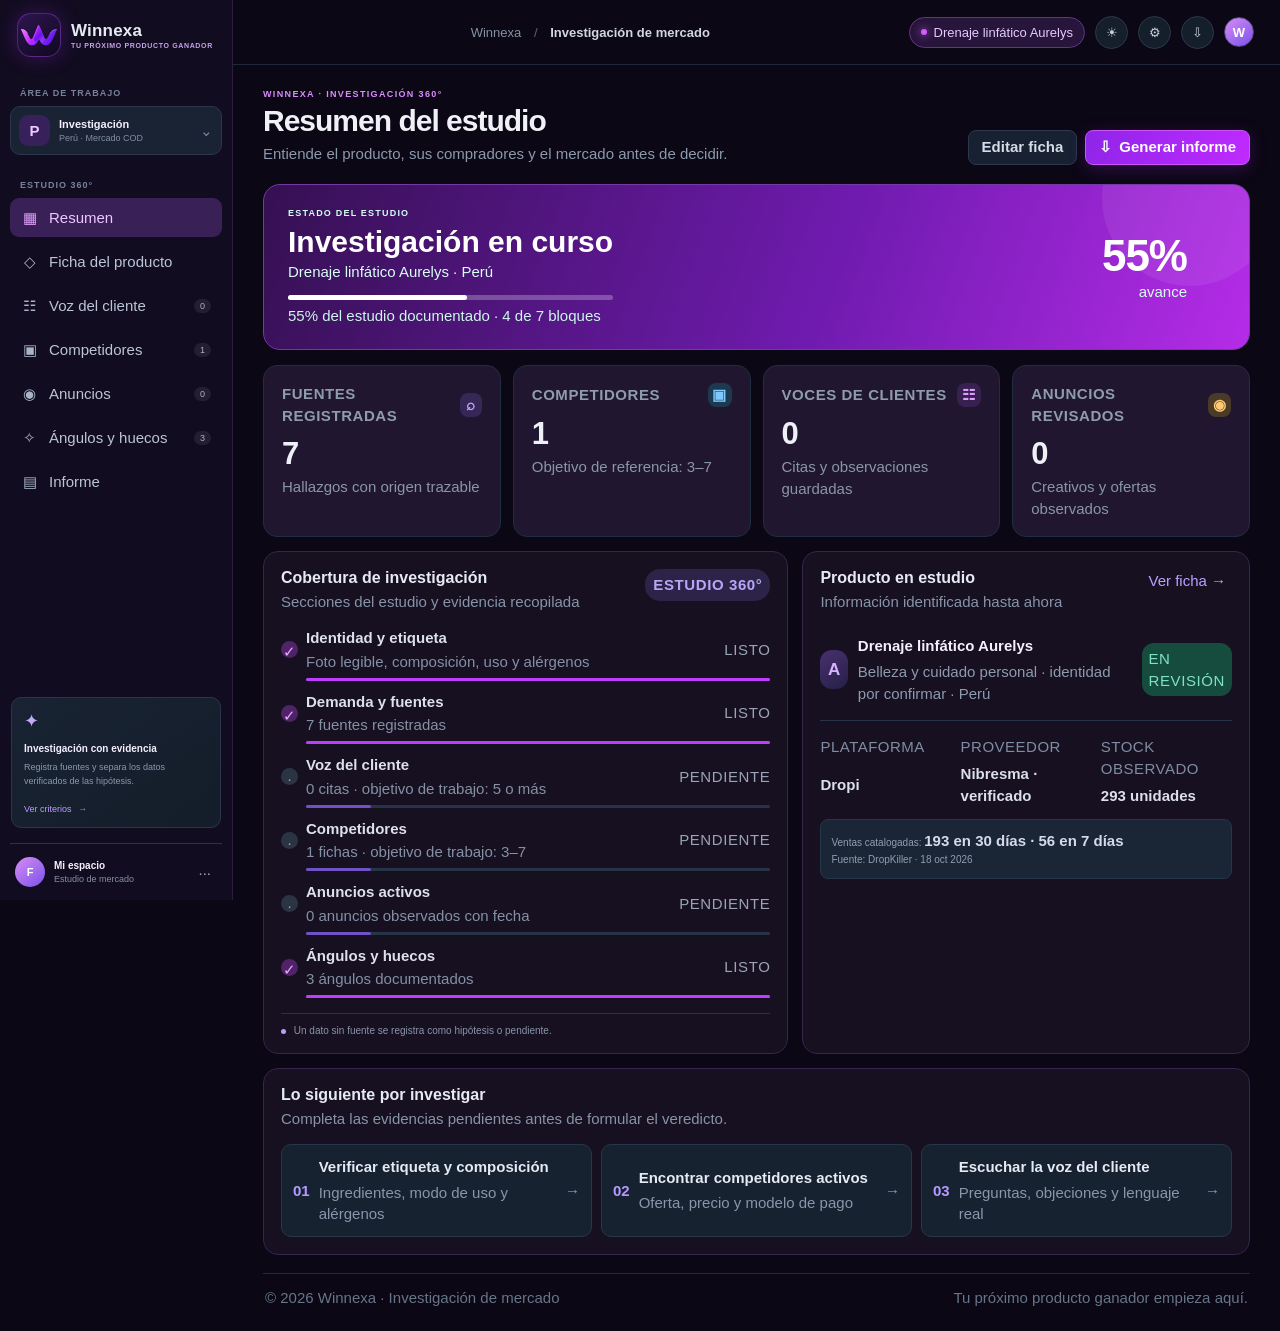
==== commit 3830f037: "Show Winnexa mark in mobile header" ====
--- a/index.html
+++ b/index.html
@@ -26,7 +26,7 @@
       <div class="sidebar-bottom"><div class="help-card"><div class="help-icon">✦</div><b>Investigación con evidencia</b><p>Registra fuentes y separa los datos verificados de las hipótesis.</p><a href="#source-note" data-view-link="overview">Ver criterios <span>→</span></a></div><div class="profile"><div class="profile-avatar">F</div><span><b>Mi espacio</b><small>Estudio de mercado</small></span><button class="more-button" aria-label="Más opciones">···</button></div></div>
     </aside>
     <main class="main-area">
-      <header class="topbar"><button class="mobile-menu" id="mobileMenu" aria-label="Abrir menú">☰</button><div class="breadcrumbs">Winnexa <span>/</span> <b>Investigación de mercado</b></div><div class="top-actions"><span class="project-pill"><i></i><span id="topProduct">Drenaje linfático Aurelys</span></span><button class="icon-button theme-toggle" id="themeToggle" type="button" aria-label="Cambiar a tema claro" title="Cambiar a tema claro">☀</button><button class="icon-button settings-toggle" id="settingsToggle" type="button" aria-label="Abrir ajustes" title="Ajustes">⚙</button><button class="icon-button" id="reportTop" title="Generar informe" aria-label="Generar informe">⇩</button><div class="top-avatar">W</div></div></header>
+      <header class="topbar"><button class="mobile-menu" id="mobileMenu" aria-label="Abrir menú">☰</button><span class="mobile-brand-icon" aria-hidden="true"><img src="brand-mark.svg" alt=""></span><div class="breadcrumbs">Winnexa <span>/</span> <b>Investigación de mercado</b></div><div class="top-actions"><span class="project-pill"><i></i><span id="topProduct">Drenaje linfático Aurelys</span></span><button class="icon-button theme-toggle" id="themeToggle" type="button" aria-label="Cambiar a tema claro" title="Cambiar a tema claro">☀</button><button class="icon-button settings-toggle" id="settingsToggle" type="button" aria-label="Abrir ajustes" title="Ajustes">⚙</button><button class="icon-button" id="reportTop" title="Generar informe" aria-label="Generar informe">⇩</button><div class="top-avatar">W</div></div></header>
       <div class="content">
         <section class="view-panel active" id="view-overview">
           <div class="page-heading"><div><div class="eyebrow">WINNEXA · INVESTIGACIÓN 360°</div><h1>Resumen del estudio</h1><p class="page-subtitle">Entiende el producto, sus compradores y el mercado antes de decidir.</p></div><div class="heading-actions"><button class="button button-secondary" data-jump="product">Editar ficha</button><button class="button button-primary" id="generateReport"><span>⇩</span> Generar informe</button></div></div>
--- a/styles.css
+++ b/styles.css
@@ -52,9 +52,9 @@
 @media(max-width:760px){.page-heading h1{font-size:26px}.hero-copy h2{font-size:24px}.hero-number strong{font-size:34px}.metric-card{padding:14px;min-height:106px}.metric-card>strong{font-size:27px}.metric-label{font-size:9px}}
 
 /* Override final para que reglas antiguas de componentes no reduzcan el texto móvil. */
-html body .content :is(p,small,label,input,select,textarea,button,a,td,th,span,b,em,blockquote,.metric-label,.product-title-row strong,.text-action,.subtle-badge,.ad-platform,.source-row b,.research-tip b,.coverage-label em){font-size:15px!important;line-height:1.45}
+html body .content :is(p,small,label,input,select,textarea,button,a,td,th,span,b,em,blockquote,.metric-label,.product-title-row strong,.text-action,.subtle-badge,.ad-platform,.source-row b,.research-tip b,.coverage-label em){font-size:var(--text-size,15px)!important;line-height:1.45}
 html body .content .metric-icon,html body .content .coverage-indicator{font-size:15px!important}
-html body .sidebar .nav-item{font-size:15px!important}
+html body .sidebar .nav-item{font-size:var(--text-size,15px)!important}
 html body .topbar :is(.breadcrumbs,.breadcrumbs span,.breadcrumbs b,.project-pill,.icon-button,.mobile-menu,.top-avatar){font-size:13px!important}
 @media(max-width:760px){html body .topbar .project-pill{max-width:170px}}
 @media(max-width:760px){
@@ -62,9 +62,26 @@
   html body .topbar .top-actions{margin-left:auto}
 }
 @media(max-width:760px){
-  html body .topbar .mobile-menu{font-size:22px!important;font-weight:800;color:#542078}
+  html body .topbar .mobile-menu{width:36px;height:36px;padding:0;font-size:18px!important;line-height:1;font-weight:800;color:#542078}
   html body .topbar .icon-button{font-size:18px!important;font-weight:800;color:#542078;background:#f1e3fa;border-color:#b88bd2}
   html[data-theme="dark"] body .topbar .mobile-menu{color:#f2dcff}
   html[data-theme="dark"] body .topbar .icon-button{color:#f2dcff;background:#2b193b;border-color:#9c63c2}
 }
+html{--text-size:15px}
+body{font-size:var(--text-size,15px)}
+.topbar{position:sticky;top:0;z-index:20;background:var(--bg);backdrop-filter:blur(12px)}
+.settings-dialog{width:min(460px,calc(100vw - 24px))}
+.settings-fields{grid-template-columns:1fr 1fr}
+.settings-dialog .field,.settings-dialog .field select,.settings-dialog .dialog-head p,.settings-dialog .dialog-footer .button{font-size:15px}
+@media(max-width:760px){.topbar{padding-top:env(safe-area-inset-top);min-height:calc(56px + env(safe-area-inset-top))}.settings-fields{grid-template-columns:1fr}}
+html[data-theme="light"] .topbar{background:#fffd}
+
+@media(max-width:760px){html body .topbar button#mobileMenu{display:grid!important;place-items:center;flex:0 0 36px;width:36px;height:36px;min-width:36px;padding:0!important;overflow:visible;background:transparent!important;border:0!important;color:#542078!important;font-family:Arial,sans-serif!important;font-size:18px!important;font-weight:700!important;line-height:1!important;opacity:1!important;visibility:visible!important}html[data-theme=dark] body .topbar button#mobileMenu{color:#f2dcff!important}}
 
+
+/* Logo Winnexa visible y legible sobre el área de trabajo. */
+html body .sidebar .brand{display:flex!important;visibility:visible!important;opacity:1!important}
+html body .sidebar .brand-mark{width:44px;height:44px;flex:0 0 44px;overflow:visible}
+html body .sidebar .brand-mark img{width:40px;height:auto;max-width:none;object-fit:contain;visibility:visible;opacity:1}
+
+
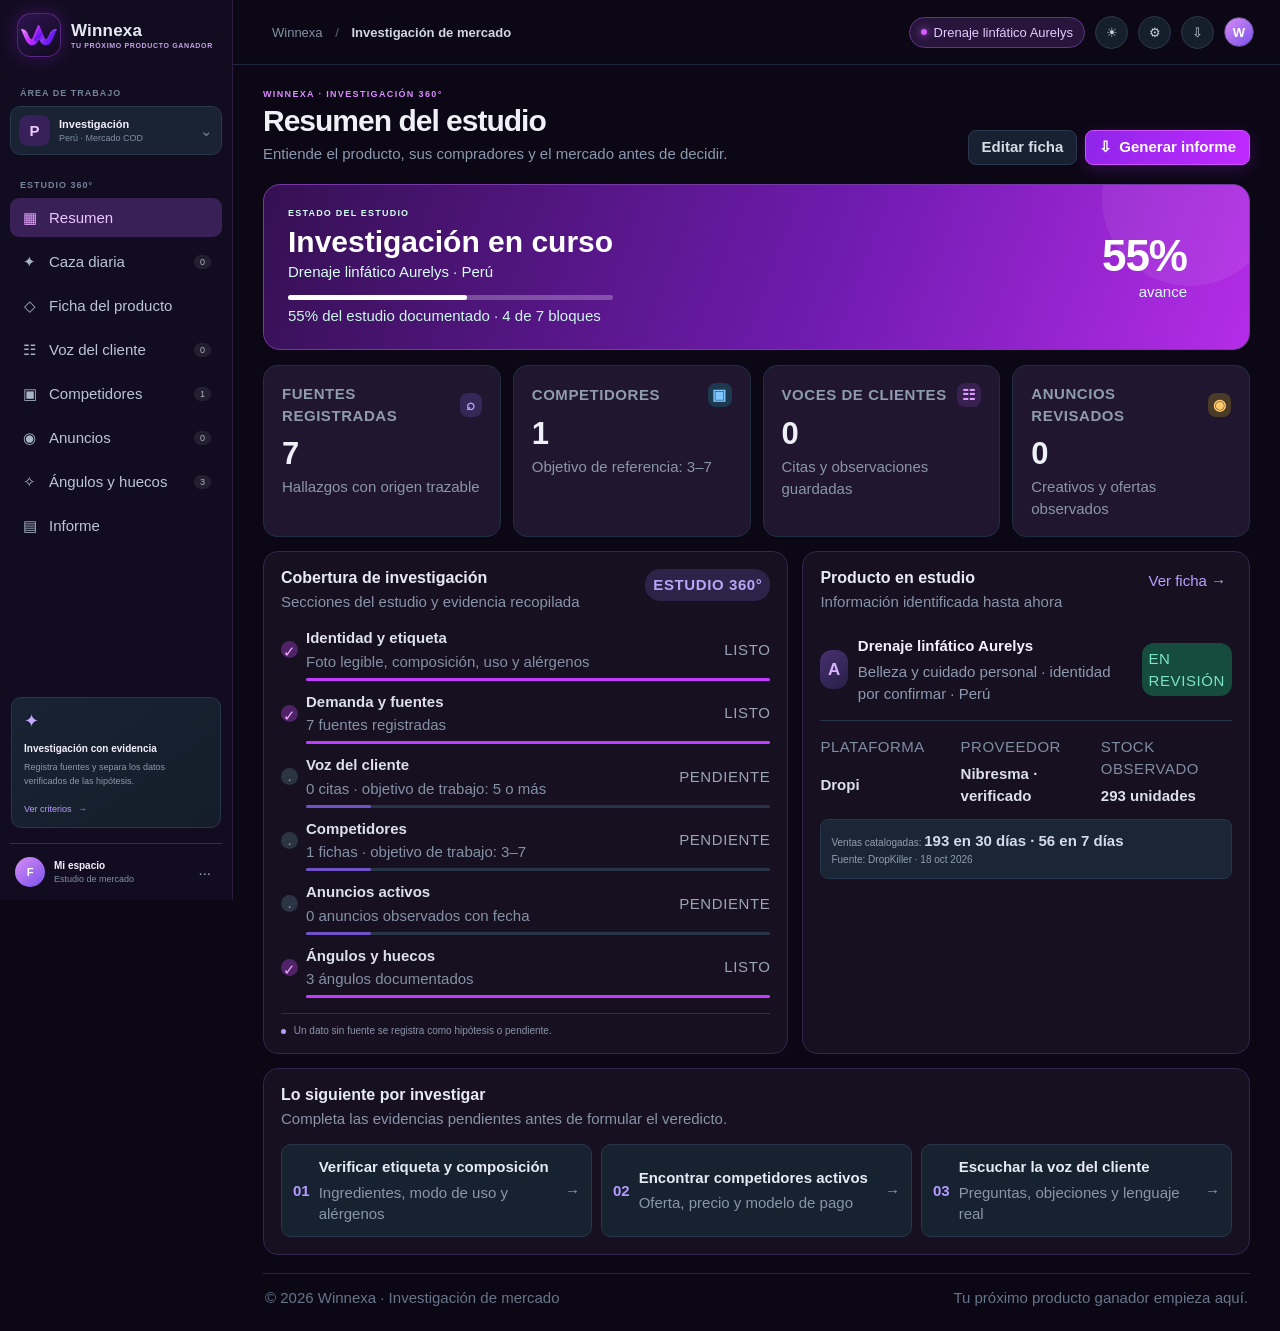
==== commit b9c9d48c: "Add Caza diaria product radar section" ====
--- a/index.html
+++ b/index.html
@@ -1,72 +1,87 @@
-<!doctype html>
-<html lang="es">
-<head>
-  <meta charset="utf-8"><meta name="viewport" content="width=device-width, initial-scale=1"><meta name="theme-color" content="#10091e"><meta name="description" content="Winnexa: investiga el mercado y encuentra tu próximo producto ganador.">
-  <link rel="icon" type="image/svg+xml" href="favicon.svg"><link rel="manifest" href="site.webmanifest">
-  <title>Winnexa · Investigación de mercado</title>
-  <link rel="preconnect" href="https://fonts.googleapis.com"><link rel="preconnect" href="https://fonts.gstatic.com" crossorigin>
-  <link href="https://fonts.googleapis.com/css2?family=DM+Sans:wght@400;500;600;700&family=Manrope:wght@400;500;600;700;800&display=swap" rel="stylesheet"><link rel="stylesheet" href="styles.css">
-</head>
-<body>
-  <div class="app-shell">
-    <aside class="sidebar" id="sidebar">
-      <a class="brand" href="#overview"><span class="brand-mark"><img src="brand-mark.svg" alt=""></span><span class="brand-name">Winnexa<small>TU PRÓXIMO PRODUCTO GANADOR</small></span></a>
-      <div class="workspace-label">ÁREA DE TRABAJO</div>
-      <button class="workspace-switch"><span class="workspace-avatar">P</span><span><b>Investigación</b><small>Perú · Mercado COD</small></span><span class="chevrons">⌄</span></button>
-      <div class="nav-label">ESTUDIO 360°</div>
-      <nav class="main-nav" aria-label="Secciones de investigación">
-        <button class="nav-item active" data-view="overview"><span class="nav-icon">▦</span>Resumen</button>
-        <button class="nav-item" data-view="product"><span class="nav-icon">◇</span>Ficha del producto</button>
-        <button class="nav-item" data-view="voice"><span class="nav-icon">☷</span>Voz del cliente<span class="nav-count" id="voiceCount">0</span></button>
-        <button class="nav-item" data-view="competitors"><span class="nav-icon">▣</span>Competidores<span class="nav-count" id="competitorCount">0</span></button>
-        <button class="nav-item" data-view="ads"><span class="nav-icon">◉</span>Anuncios<span class="nav-count" id="adCount">0</span></button>
-        <button class="nav-item" data-view="angles"><span class="nav-icon">✧</span>Ángulos y huecos<span class="nav-count" id="angleCount">0</span></button>
-        <button class="nav-item" data-view="report"><span class="nav-icon">▤</span>Informe</button>
-      </nav>
-      <div class="sidebar-bottom"><div class="help-card"><div class="help-icon">✦</div><b>Investigación con evidencia</b><p>Registra fuentes y separa los datos verificados de las hipótesis.</p><a href="#source-note" data-view-link="overview">Ver criterios <span>→</span></a></div><div class="profile"><div class="profile-avatar">F</div><span><b>Mi espacio</b><small>Estudio de mercado</small></span><button class="more-button" aria-label="Más opciones">···</button></div></div>
-    </aside>
-    <main class="main-area">
-      <header class="topbar"><button class="mobile-menu" id="mobileMenu" aria-label="Abrir menú">☰</button><span class="mobile-brand-icon" aria-hidden="true"><img src="brand-mark.svg" alt=""></span><div class="breadcrumbs">Winnexa <span>/</span> <b>Investigación de mercado</b></div><div class="top-actions"><span class="project-pill"><i></i><span id="topProduct">Drenaje linfático Aurelys</span></span><button class="icon-button theme-toggle" id="themeToggle" type="button" aria-label="Cambiar a tema claro" title="Cambiar a tema claro">☀</button><button class="icon-button settings-toggle" id="settingsToggle" type="button" aria-label="Abrir ajustes" title="Ajustes">⚙</button><button class="icon-button" id="reportTop" title="Generar informe" aria-label="Generar informe">⇩</button><div class="top-avatar">W</div></div></header>
-      <div class="content">
-        <section class="view-panel active" id="view-overview">
-          <div class="page-heading"><div><div class="eyebrow">WINNEXA · INVESTIGACIÓN 360°</div><h1>Resumen del estudio</h1><p class="page-subtitle">Entiende el producto, sus compradores y el mercado antes de decidir.</p></div><div class="heading-actions"><button class="button button-secondary" data-jump="product">Editar ficha</button><button class="button button-primary" id="generateReport"><span>⇩</span> Generar informe</button></div></div>
-          <div class="overview-hero"><div class="hero-copy"><div class="hero-kicker">ESTADO DEL ESTUDIO</div><h2 id="heroStatus">Investigación en curso</h2><p id="heroProductLine">Drenaje linfático Aurelys · Perú</p><div class="progress-track"><span id="progressBar"></span></div><small id="progressText">0% del estudio documentado</small></div><div class="hero-number"><strong id="progressNumber">0%</strong><span>avance</span></div><div class="hero-orb"></div></div>
-          <div class="metric-grid">
-            <article class="metric-card"><div class="metric-label">FUENTES REGISTRADAS <span class="metric-icon purple">⌕</span></div><strong id="metricSources">0</strong><small>Hallazgos con origen trazable</small></article>
-            <article class="metric-card"><div class="metric-label">COMPETIDORES <span class="metric-icon blue">▣</span></div><strong id="metricCompetitors">0</strong><small id="competitorSub">Objetivo: mapear 3–7</small></article>
-            <article class="metric-card"><div class="metric-label">VOCES DE CLIENTES <span class="metric-icon green">☷</span></div><strong id="metricVoice">0</strong><small>Citas y observaciones guardadas</small></article>
-            <article class="metric-card"><div class="metric-label">ANUNCIOS REVISADOS <span class="metric-icon amber">◉</span></div><strong id="metricAds">0</strong><small>Creativos y ofertas observados</small></article>
-          </div>
-          <div class="dashboard-grid">
-            <section class="panel coverage-panel"><div class="panel-heading"><div><h2>Cobertura de investigación</h2><p>Secciones del estudio y evidencia recopilada</p></div><span class="subtle-badge">ESTUDIO 360°</span></div><div class="coverage-list" id="coverageList"></div><div class="panel-foot" id="source-note"><span class="foot-dot"></span> Un dato sin fuente se registra como hipótesis o pendiente.</div></section>
-            <section class="panel product-summary"><div class="panel-heading"><div><h2>Producto en estudio</h2><p>Información identificada hasta ahora</p></div><button class="text-action" data-jump="product">Ver ficha →</button></div><div class="product-title-row"><div class="product-emblem">A</div><div><strong id="summaryName">Drenaje linfático Aurelys</strong><small id="summaryCategory">Belleza · Perú</small></div><span class="status-pill status-pending" id="identityStatus">PARCIAL</span></div><div class="product-facts"><div><small>PLATAFORMA</small><b id="summaryPlatform">Dropi</b></div><div><small>PROVEEDOR</small><b id="summarySupplier">Nibresma · verificado</b></div><div><small>STOCK OBSERVADO</small><b id="summaryStock">293 unidades</b></div></div><div class="fact-note">Ventas catalogadas: <b id="summarySales">193 en 30 días · 56 en 7 días</b><br>Fuente: DropKiller · 18 oct 2026</div></section>
-          </div>
-          <section class="panel next-steps"><div class="panel-heading"><div><h2>Lo siguiente por investigar</h2><p>Completa las evidencias pendientes antes de formular el veredicto.</p></div></div><div class="next-grid"><button class="next-item" data-jump="product"><span class="next-number">01</span><span><b>Verificar etiqueta y composición</b><small>Ingredientes, modo de uso y alérgenos</small></span><span class="next-arrow">→</span></button><button class="next-item" data-jump="competitors"><span class="next-number">02</span><span><b>Encontrar competidores activos</b><small>Oferta, precio y modelo de pago</small></span><span class="next-arrow">→</span></button><button class="next-item" data-jump="voice"><span class="next-number">03</span><span><b>Escuchar la voz del cliente</b><small>Preguntas, objeciones y lenguaje real</small></span><span class="next-arrow">→</span></button></div></section>
-        </section>
-
-        <section class="view-panel" id="view-product">
-          <div class="page-heading"><div><div class="eyebrow">FASE 0 · IDENTIDAD Y CONTEXTO</div><h1>Ficha del producto</h1><p class="page-subtitle">Guarda solo datos comprobados y marca claramente lo que falta verificar.</p></div><div class="heading-actions"><button class="button button-primary" id="saveProduct">Guardar ficha</button></div></div>
-          <div class="section-grid"><section class="panel form-panel"><div class="panel-heading"><div><h2>Identificación del producto</h2><p>La ficha comercial no sustituye a la etiqueta real del artículo.</p></div></div><div class="field-grid"><label class="field">Nombre del producto<input id="researchName" value="Drenaje linfático Aurelys"></label><label class="field">País de investigación<select id="researchCountry"><option value="PE">Perú</option><option value="CO">Colombia</option><option value="MX">México</option><option value="CL">Chile</option><option value="EC">Ecuador</option></select></label><label class="field">Categoría<input id="researchCategory" value="Belleza y cuidado personal"></label><label class="field">Plataforma / fuente<input id="researchPlatform" value="Dropi"></label><label class="field">Proveedor<input id="researchSupplier" value="Nibresma"></label><label class="field">Estado de proveedor<select id="researchSupplierVerified"><option value="true">Verificado por fuente</option><option value="false">Sin verificar</option></select></label><label class="field">Ventas últimos 7 días<input id="researchSales7" type="number" min="0" value="56"></label><label class="field">Ventas últimos 30 días<input id="researchSales30" type="number" min="0" value="193"></label><label class="field">Stock observado<input id="researchStock" type="number" min="0" value="293"></label><label class="field">Fecha de medición<input id="researchDate" type="date" value="2026-10-18"></label><label class="field">Costo de catálogo<input id="researchCost" placeholder="Importe · moneda por confirmar"></label><label class="field">Precio objetivo<input id="researchPrice" placeholder="Lo decides tú · importe/moneda"></label><label class="field">Modelo de pago<select id="researchPayment"><option>Contra entrega (COD) por confirmar</option><option>Contra entrega (COD)</option><option>Pago anticipado</option><option>Ambos</option></select></label><label class="field full">Enlace de la fuente<input id="researchSource" type="url" value="https://app.dropi.pe/dashboard/search?search=9403&amp;search_type=id"></label><label class="field full">Forma de uso / forma → verbo<input id="researchUse" placeholder="Pendiente · por ejemplo, sérum → aplicar"></label><label class="field full">Composición de etiqueta / INCI<textarea id="researchIngredients" rows="3" placeholder="Pendiente: transcribir desde la etiqueta del producto despachado"></textarea></label><label class="field full">Modo de uso indicado en el envase<textarea id="researchDirections" rows="2" placeholder="Pendiente de verificar en la etiqueta"></textarea></label><label class="field full">Alérgenos y advertencias del envase<textarea id="researchAllergens" rows="2" placeholder="Pendiente: no asumir que está libre de alérgenos"></textarea></label><label class="field full">Claims encontrados<textarea id="researchClaims" rows="2" placeholder="Registra el texto exacto y su fuente; no presentar como probado"></textarea></label></div></section><aside class="panel verification-panel"><div class="panel-heading"><div><h2>Comprobaciones críticas</h2><p>Antes de avanzar a promesas o creativos</p></div></div><div class="check-row"><i class="check-pending">!</i><span><b>Etiqueta real</b><small id="labelCheck">Aún falta foto legible del envase</small></span></div><div class="check-row"><i class="check-pending">!</i><span><b>Alérgenos</b><small id="allergenCheck">No verificados · no afirmar ausencia</small></span></div><div class="check-row"><i class="check-ok">✓</i><span><b>Demanda en catálogo</b><small>Ventas y stock registrados con fuente</small></span></div><div class="warning-box"><b>Claims de belleza/salud</b><p>Evita prometer resultados médicos o garantizados sin evidencia autorizada y revisión regulatoria local.</p></div><button class="button button-secondary full-button" id="addEvidenceProduct">＋ Añadir fuente de identidad</button></aside></div>
-          <section class="panel evidence-panel"><div class="panel-heading"><div><h2>Fuentes de la ficha</h2><p>Origen, fecha y alcance del dato</p></div><button class="button button-secondary" data-open-record="source">＋ Añadir fuente</button></div><div id="sourceList" class="record-list"></div></section>
-        </section>
-
-        <section class="view-panel" id="view-voice"><div class="page-heading"><div><div class="eyebrow">FASE 1 · VOZ DEL CLIENTE</div><h1>Lo que dice el mercado</h1><p class="page-subtitle">Captura citas textuales, objeciones, preguntas y señales de validación social.</p></div><div class="heading-actions"><button class="button button-primary" data-open-record="voice">＋ Añadir cita</button></div></div><div class="research-tip"><b>Regla de evidencia</b><span>Guarda URL, idioma y likes cuando estén disponibles. Una frase sin fuente es una hipótesis, no una voz de mercado validada.</span></div><div class="records-grid" id="voiceList"></div><div class="empty-card" id="voiceEmpty"><span>☷</span><h3>Aún no hay comentarios documentados</h3><p>Revisa reseñas, foros, redes y preguntas de compradores. No inventes citas para completar el estudio.</p><button class="button button-primary" data-open-record="voice">Añadir primera cita</button></div></section>
-
-        <section class="view-panel" id="view-competitors"><div class="page-heading"><div><div class="eyebrow">FASE 1 Y 3 · MERCADO EN VIVO</div><h1>Mapa de competidores</h1><p class="page-subtitle">Compara quién vende, qué ofrece, a qué precio y en qué país.</p></div><div class="heading-actions"><button class="button button-primary" data-open-record="competitor">＋ Añadir competidor</button></div></div><div class="research-tip"><b>Mapa abierto</b><span>Registra tiendas distintas. Anota moneda, fecha y método de pago; los precios y anuncios cambian.</span></div><div class="competitor-table panel"><div class="table-scroll"><table><thead><tr><th>COMPETIDOR</th><th>PAÍS / CANAL</th><th>PRECIO</th><th>OFERTA / PAGO</th><th>ANUNCIOS</th><th>FUENTE</th><th></th></tr></thead><tbody id="competitorRows"></tbody></table></div><div class="empty-inline" id="competitorEmpty">Todavía no se han registrado competidores. El mapa sigue pendiente.</div></div></section>
-
-        <section class="view-panel" id="view-ads"><div class="page-heading"><div><div class="eyebrow">FASE 1.7 · INTELIGENCIA CREATIVA</div><h1>Anuncios y ofertas</h1><p class="page-subtitle">Documenta creativos observados, ángulos, oferta y ventana de actividad.</p></div><div class="heading-actions"><button class="button button-primary" data-open-record="ad">＋ Añadir anuncio</button></div></div><div class="research-tip amber-tip"><b>Actividad observada</b><span>Registra fecha de primera y última observación; la duración declarada por una biblioteca no prueba que el anuncio se haya mostrado todo ese tiempo.</span></div><div class="records-grid" id="adList"></div><div class="empty-card" id="adEmpty"><span>◉</span><h3>Sin anuncios documentados</h3><p>Guarda enlaces de la biblioteca de anuncios, país, formato, gancho y última vez que lo viste activo.</p><button class="button button-primary" data-open-record="ad">Añadir primer anuncio</button></div></section>
-
-        <section class="view-panel" id="view-angles"><div class="page-heading"><div><div class="eyebrow">FASE 3.5 · ÁNGULOS Y HUECOS</div><h1>Oportunidades de comunicación</h1><p class="page-subtitle">Separa ángulos ya usados de huecos que aún necesitan evidencia.</p></div><div class="heading-actions"><button class="button button-primary" data-open-record="angle">＋ Añadir ángulo</button></div></div><div class="research-tip"><b>Construye desde evidencia</b><span>Cada ángulo debe conectar una necesidad citada con una audiencia, una promesa permitida y una fuente.</span></div><div class="records-grid" id="angleList"></div><div class="empty-card" id="angleEmpty"><span>✧</span><h3>Ángulos pendientes de investigación</h3><p>Primero recopila comentarios, anuncios y ofertas. Los conceptos sin evidencia quedan marcados como hipótesis.</p><button class="button button-primary" data-open-record="angle">Añadir ángulo</button></div></section>
-
-        <section class="view-panel" id="view-report"><div class="page-heading"><div><div class="eyebrow">ENTREGABLE · DOSSIER DE MERCADO</div><h1>Informe de investigación</h1><p class="page-subtitle">Genera un resumen HTML autocontenido de los hallazgos registrados.</p></div><div class="heading-actions"><a class="button button-secondary" href="ESTUDIO-AURELYS-PERU.html" target="_blank">Abrir estudio completo ↗</a><button class="button button-primary" id="downloadReport">⇩ Descargar informe HTML</button></div></div><div class="report-banner"><div class="report-mark">▤</div><div><b>El informe separa hechos, hipótesis y pendientes</b><p>El estudio completo de Aurelys incluye fuentes, competencia, señal de demanda, regulación, riesgos y lista de validación. El reporte descargable resume los datos guardados en el panel.</p></div></div><div class="report-outline panel"><h2>Contenido del dossier</h2><div class="outline-grid"><span>01 · Resumen y veredicto de viabilidad</span><span>02 · Identidad y etiqueta del producto</span><span>03 · Demanda y fuentes del catálogo</span><span>04 · Voz del cliente y objeciones</span><span>05 · Competidores y ofertas</span><span>06 · Anuncios, creativos y ángulos</span><span>07 · Riesgos y asuntos pendientes</span></div></div><div class="pending-box" id="reportPending"></div></section>
-
-        <footer class="footer"><span>© 2026 Winnexa · Investigación de mercado</span><span>Tu próximo producto ganador empieza aquí.</span></footer>
-      </div>
-    </main>
-  </div>
-  <dialog class="record-dialog" id="recordDialog"><form id="recordForm" method="dialog"><div class="dialog-head"><div><div class="eyebrow">REGISTRO DE INVESTIGACIÓN</div><h2 id="recordTitle">Añadir registro</h2><p id="recordSubtitle">Documenta hallazgos con una fuente y fecha.</p></div><button class="close-dialog" id="closeRecord" type="button" aria-label="Cerrar">×</button></div><input type="hidden" id="recordType"><div id="dynamicFields" class="field-grid"></div><div class="dialog-footer"><button class="button button-secondary" id="cancelRecord" type="button">Cancelar</button><button class="button button-primary" type="submit">Guardar registro</button></div></form></dialog>
-  <dialog class="record-dialog settings-dialog" id="settingsDialog"><form id="settingsForm" method="dialog"><div class="dialog-head"><div><div class="eyebrow">PREFERENCIAS</div><h2>Ajustes de pantalla</h2><p>Personaliza el tema y el tamaño del texto.</p></div><button class="close-dialog" id="closeSettings" type="button" aria-label="Cerrar ajustes">×</button></div><div class="field-grid settings-fields"><label class="field">Tema<select id="settingsTheme"><option value="dark">Oscuro</option><option value="light">Claro</option></select></label><label class="field">Tamaño del texto<select id="settingsTextSize"><option value="13">13 px</option><option value="15">15 px</option><option value="18">18 px</option></select></label></div><div class="dialog-footer"><button class="button button-secondary" id="cancelSettings" type="button">Cerrar</button><button class="button button-primary" type="submit">Guardar ajustes</button></div></form></dialog>
-  <div class="toast" id="toast" role="status" aria-live="polite"></div><script src="app.js"></script>
-</body>
-</html>
+<!doctype html>
+<html lang="es">
+<head>
+  <meta charset="utf-8"><meta name="viewport" content="width=device-width, initial-scale=1"><meta name="theme-color" content="#10091e"><meta name="description" content="Winnexa: investiga el mercado y encuentra tu próximo producto ganador.">
+  <link rel="icon" type="image/svg+xml" href="favicon.svg"><link rel="manifest" href="site.webmanifest">
+  <title>Winnexa · Investigación de mercado</title>
+  <link rel="preconnect" href="https://fonts.googleapis.com"><link rel="preconnect" href="https://fonts.gstatic.com" crossorigin>
+  <link href="https://fonts.googleapis.com/css2?family=DM+Sans:wght@400;500;600;700&family=Manrope:wght@400;500;600;700;800&display=swap" rel="stylesheet"><link rel="stylesheet" href="styles.css">
+</head>
+<body>
+  <div class="app-shell">
+    <aside class="sidebar" id="sidebar">
+      <a class="brand" href="#overview"><span class="brand-mark"><img src="brand-mark.svg" alt=""></span><span class="brand-name">Winnexa<small>TU PRÓXIMO PRODUCTO GANADOR</small></span></a>
+      <div class="workspace-label">ÁREA DE TRABAJO</div>
+      <button class="workspace-switch"><span class="workspace-avatar">P</span><span><b>Investigación</b><small>Perú · Mercado COD</small></span><span class="chevrons">⌄</span></button>
+      <div class="nav-label">ESTUDIO 360°</div>
+      <nav class="main-nav" aria-label="Secciones de investigación">
+        <button class="nav-item active" data-view="overview"><span class="nav-icon">▦</span>Resumen</button>
+        <button class="nav-item" data-view="hunt"><span class="nav-icon">✦</span>Caza diaria<span class="nav-count" id="huntCount">0</span></button>
+        <button class="nav-item" data-view="product"><span class="nav-icon">◇</span>Ficha del producto</button>
+        <button class="nav-item" data-view="voice"><span class="nav-icon">☷</span>Voz del cliente<span class="nav-count" id="voiceCount">0</span></button>
+        <button class="nav-item" data-view="competitors"><span class="nav-icon">▣</span>Competidores<span class="nav-count" id="competitorCount">0</span></button>
+        <button class="nav-item" data-view="ads"><span class="nav-icon">◉</span>Anuncios<span class="nav-count" id="adCount">0</span></button>
+        <button class="nav-item" data-view="angles"><span class="nav-icon">✧</span>Ángulos y huecos<span class="nav-count" id="angleCount">0</span></button>
+        <button class="nav-item" data-view="report"><span class="nav-icon">▤</span>Informe</button>
+      </nav>
+      <div class="sidebar-bottom"><div class="help-card"><div class="help-icon">✦</div><b>Investigación con evidencia</b><p>Registra fuentes y separa los datos verificados de las hipótesis.</p><a href="#source-note" data-view-link="overview">Ver criterios <span>→</span></a></div><div class="profile"><div class="profile-avatar">F</div><span><b>Mi espacio</b><small>Estudio de mercado</small></span><button class="more-button" aria-label="Más opciones">···</button></div></div>
+    </aside>
+    <main class="main-area">
+      <header class="topbar"><button class="mobile-menu" id="mobileMenu" aria-label="Abrir menú">☰</button><span class="mobile-brand-icon" aria-hidden="true"><img src="brand-mark.svg" alt=""></span><div class="breadcrumbs">Winnexa <span>/</span> <b>Investigación de mercado</b></div><div class="top-actions"><span class="project-pill"><i></i><span id="topProduct">Drenaje linfático Aurelys</span></span><button class="icon-button theme-toggle" id="themeToggle" type="button" aria-label="Cambiar a tema claro" title="Cambiar a tema claro">☀</button><button class="icon-button settings-toggle" id="settingsToggle" type="button" aria-label="Abrir ajustes" title="Ajustes">⚙</button><button class="icon-button" id="reportTop" title="Generar informe" aria-label="Generar informe">⇩</button><div class="top-avatar">W</div></div></header>
+      <div class="content">
+        <section class="view-panel active" id="view-overview">
+          <div class="page-heading"><div><div class="eyebrow">WINNEXA · INVESTIGACIÓN 360°</div><h1>Resumen del estudio</h1><p class="page-subtitle">Entiende el producto, sus compradores y el mercado antes de decidir.</p></div><div class="heading-actions"><button class="button button-secondary" data-jump="product">Editar ficha</button><button class="button button-primary" id="generateReport"><span>⇩</span> Generar informe</button></div></div>
+          <div class="overview-hero"><div class="hero-copy"><div class="hero-kicker">ESTADO DEL ESTUDIO</div><h2 id="heroStatus">Investigación en curso</h2><p id="heroProductLine">Drenaje linfático Aurelys · Perú</p><div class="progress-track"><span id="progressBar"></span></div><small id="progressText">0% del estudio documentado</small></div><div class="hero-number"><strong id="progressNumber">0%</strong><span>avance</span></div><div class="hero-orb"></div></div>
+          <div class="metric-grid">
+            <article class="metric-card"><div class="metric-label">FUENTES REGISTRADAS <span class="metric-icon purple">⌕</span></div><strong id="metricSources">0</strong><small>Hallazgos con origen trazable</small></article>
+            <article class="metric-card"><div class="metric-label">COMPETIDORES <span class="metric-icon blue">▣</span></div><strong id="metricCompetitors">0</strong><small id="competitorSub">Objetivo: mapear 3–7</small></article>
+            <article class="metric-card"><div class="metric-label">VOCES DE CLIENTES <span class="metric-icon green">☷</span></div><strong id="metricVoice">0</strong><small>Citas y observaciones guardadas</small></article>
+            <article class="metric-card"><div class="metric-label">ANUNCIOS REVISADOS <span class="metric-icon amber">◉</span></div><strong id="metricAds">0</strong><small>Creativos y ofertas observados</small></article>
+          </div>
+          <div class="dashboard-grid">
+            <section class="panel coverage-panel"><div class="panel-heading"><div><h2>Cobertura de investigación</h2><p>Secciones del estudio y evidencia recopilada</p></div><span class="subtle-badge">ESTUDIO 360°</span></div><div class="coverage-list" id="coverageList"></div><div class="panel-foot" id="source-note"><span class="foot-dot"></span> Un dato sin fuente se registra como hipótesis o pendiente.</div></section>
+            <section class="panel product-summary"><div class="panel-heading"><div><h2>Producto en estudio</h2><p>Información identificada hasta ahora</p></div><button class="text-action" data-jump="product">Ver ficha →</button></div><div class="product-title-row"><div class="product-emblem">A</div><div><strong id="summaryName">Drenaje linfático Aurelys</strong><small id="summaryCategory">Belleza · Perú</small></div><span class="status-pill status-pending" id="identityStatus">PARCIAL</span></div><div class="product-facts"><div><small>PLATAFORMA</small><b id="summaryPlatform">Dropi</b></div><div><small>PROVEEDOR</small><b id="summarySupplier">Nibresma · verificado</b></div><div><small>STOCK OBSERVADO</small><b id="summaryStock">293 unidades</b></div></div><div class="fact-note">Ventas catalogadas: <b id="summarySales">193 en 30 días · 56 en 7 días</b><br>Fuente: DropKiller · 18 oct 2026</div></section>
+          </div>
+          <section class="panel next-steps"><div class="panel-heading"><div><h2>Lo siguiente por investigar</h2><p>Completa las evidencias pendientes antes de formular el veredicto.</p></div></div><div class="next-grid"><button class="next-item" data-jump="product"><span class="next-number">01</span><span><b>Verificar etiqueta y composición</b><small>Ingredientes, modo de uso y alérgenos</small></span><span class="next-arrow">→</span></button><button class="next-item" data-jump="competitors"><span class="next-number">02</span><span><b>Encontrar competidores activos</b><small>Oferta, precio y modelo de pago</small></span><span class="next-arrow">→</span></button><button class="next-item" data-jump="voice"><span class="next-number">03</span><span><b>Escuchar la voz del cliente</b><small>Preguntas, objeciones y lenguaje real</small></span><span class="next-arrow">→</span></button></div></section>
+        </section>
 
+        <section class="view-panel" id="view-hunt">
+          <div class="page-heading"><div><div class="eyebrow">RADAR · OPORTUNIDADES DIARIAS</div><h1>Caza diaria</h1><p class="page-subtitle">Registra señales de productos, compara ventas y margen, y prioriza qué vale la pena validar.</p></div><div class="heading-actions"><button class="button button-primary" data-open-record="hunt">＋ Registrar candidato</button></div></div>
+          <div class="overview-hero hunt-hero"><div class="hero-copy"><div class="hero-kicker">RADAR DE PRODUCTOS</div><h2>De señal a decisión</h2><p>Guarda cada hallazgo con su fuente, país y datos observados.</p><small>Los candidatos quedan guardados en este navegador.</small></div><div class="hero-number"><strong id="huntTotalHero">0</strong><span>candidatos</span></div><div class="hero-orb"></div></div>
+          <div class="metric-grid hunt-metrics">
+            <article class="metric-card"><div class="metric-label">CANDIDATOS TOTALES <span class="metric-icon purple">✦</span></div><strong id="huntTotal">0</strong><small>Registros de caza diaria</small></article>
+            <article class="metric-card"><div class="metric-label">NUEVOS HOY <span class="metric-icon blue">＋</span></div><strong id="huntToday">0</strong><small>Hallazgos con fecha de hoy</small></article>
+            <article class="metric-card"><div class="metric-label">VIABLES <span class="metric-icon green">✓</span></div><strong id="huntViable">0</strong><small>Según tus costos registrados</small></article>
+            <article class="metric-card"><div class="metric-label">POR REVISAR <span class="metric-icon amber">⌕</span></div><strong id="huntReview">0</strong><small>Nuevos o pendientes de validar</small></article>
+          </div>
+          <div class="hunt-toolbar panel"><label class="field">Buscar candidato<input id="huntSearch" type="search" placeholder="Producto, proveedor o categoría"></label><label class="field">Estado<select id="huntStatusFilter"><option value="">Todos los estados</option><option>Nuevo</option><option>Validar</option><option>Viable</option><option>Repreciar</option><option>Descartado</option></select></label><span class="hunt-evidence-note">Registra la fuente y la fecha. Caza diaria organiza tus datos; no consulta DropKiller automáticamente.</span></div>
+          <div class="records-grid hunt-grid" id="huntList"></div>
+          <div class="empty-card" id="huntEmpty"><span>✦</span><h3>Aún no hay candidatos en tu radar</h3><p>Agrega el primer producto desde DropKiller, Dropi, AliClick u otra fuente y anota sus ventas, stock, costo y enlace.</p><button class="button button-primary" data-open-record="hunt">Registrar primer candidato</button></div>
+        </section>
+
+        <section class="view-panel" id="view-product">
+          <div class="page-heading"><div><div class="eyebrow">FASE 0 · IDENTIDAD Y CONTEXTO</div><h1>Ficha del producto</h1><p class="page-subtitle">Guarda solo datos comprobados y marca claramente lo que falta verificar.</p></div><div class="heading-actions"><button class="button button-primary" id="saveProduct">Guardar ficha</button></div></div>
+          <div class="section-grid"><section class="panel form-panel"><div class="panel-heading"><div><h2>Identificación del producto</h2><p>La ficha comercial no sustituye a la etiqueta real del artículo.</p></div></div><div class="field-grid"><label class="field">Nombre del producto<input id="researchName" value="Drenaje linfático Aurelys"></label><label class="field">País de investigación<select id="researchCountry"><option value="PE">Perú</option><option value="CO">Colombia</option><option value="MX">México</option><option value="CL">Chile</option><option value="EC">Ecuador</option></select></label><label class="field">Categoría<input id="researchCategory" value="Belleza y cuidado personal"></label><label class="field">Plataforma / fuente<input id="researchPlatform" value="Dropi"></label><label class="field">Proveedor<input id="researchSupplier" value="Nibresma"></label><label class="field">Estado de proveedor<select id="researchSupplierVerified"><option value="true">Verificado por fuente</option><option value="false">Sin verificar</option></select></label><label class="field">Ventas últimos 7 días<input id="researchSales7" type="number" min="0" value="56"></label><label class="field">Ventas últimos 30 días<input id="researchSales30" type="number" min="0" value="193"></label><label class="field">Stock observado<input id="researchStock" type="number" min="0" value="293"></label><label class="field">Fecha de medición<input id="researchDate" type="date" value="2026-10-18"></label><label class="field">Costo de catálogo<input id="researchCost" placeholder="Importe · moneda por confirmar"></label><label class="field">Precio objetivo<input id="researchPrice" placeholder="Lo decides tú · importe/moneda"></label><label class="field">Modelo de pago<select id="researchPayment"><option>Contra entrega (COD) por confirmar</option><option>Contra entrega (COD)</option><option>Pago anticipado</option><option>Ambos</option></select></label><label class="field full">Enlace de la fuente<input id="researchSource" type="url" value="https://app.dropi.pe/dashboard/search?search=9403&amp;search_type=id"></label><label class="field full">Forma de uso / forma → verbo<input id="researchUse" placeholder="Pendiente · por ejemplo, sérum → aplicar"></label><label class="field full">Composición de etiqueta / INCI<textarea id="researchIngredients" rows="3" placeholder="Pendiente: transcribir desde la etiqueta del producto despachado"></textarea></label><label class="field full">Modo de uso indicado en el envase<textarea id="researchDirections" rows="2" placeholder="Pendiente de verificar en la etiqueta"></textarea></label><label class="field full">Alérgenos y advertencias del envase<textarea id="researchAllergens" rows="2" placeholder="Pendiente: no asumir que está libre de alérgenos"></textarea></label><label class="field full">Claims encontrados<textarea id="researchClaims" rows="2" placeholder="Registra el texto exacto y su fuente; no presentar como probado"></textarea></label></div></section><aside class="panel verification-panel"><div class="panel-heading"><div><h2>Comprobaciones críticas</h2><p>Antes de avanzar a promesas o creativos</p></div></div><div class="check-row"><i class="check-pending">!</i><span><b>Etiqueta real</b><small id="labelCheck">Aún falta foto legible del envase</small></span></div><div class="check-row"><i class="check-pending">!</i><span><b>Alérgenos</b><small id="allergenCheck">No verificados · no afirmar ausencia</small></span></div><div class="check-row"><i class="check-ok">✓</i><span><b>Demanda en catálogo</b><small>Ventas y stock registrados con fuente</small></span></div><div class="warning-box"><b>Claims de belleza/salud</b><p>Evita prometer resultados médicos o garantizados sin evidencia autorizada y revisión regulatoria local.</p></div><button class="button button-secondary full-button" id="addEvidenceProduct">＋ Añadir fuente de identidad</button></aside></div>
+          <section class="panel evidence-panel"><div class="panel-heading"><div><h2>Fuentes de la ficha</h2><p>Origen, fecha y alcance del dato</p></div><button class="button button-secondary" data-open-record="source">＋ Añadir fuente</button></div><div id="sourceList" class="record-list"></div></section>
+        </section>
+
+        <section class="view-panel" id="view-voice"><div class="page-heading"><div><div class="eyebrow">FASE 1 · VOZ DEL CLIENTE</div><h1>Lo que dice el mercado</h1><p class="page-subtitle">Captura citas textuales, objeciones, preguntas y señales de validación social.</p></div><div class="heading-actions"><button class="button button-primary" data-open-record="voice">＋ Añadir cita</button></div></div><div class="research-tip"><b>Regla de evidencia</b><span>Guarda URL, idioma y likes cuando estén disponibles. Una frase sin fuente es una hipótesis, no una voz de mercado validada.</span></div><div class="records-grid" id="voiceList"></div><div class="empty-card" id="voiceEmpty"><span>☷</span><h3>Aún no hay comentarios documentados</h3><p>Revisa reseñas, foros, redes y preguntas de compradores. No inventes citas para completar el estudio.</p><button class="button button-primary" data-open-record="voice">Añadir primera cita</button></div></section>
+
+        <section class="view-panel" id="view-competitors"><div class="page-heading"><div><div class="eyebrow">FASE 1 Y 3 · MERCADO EN VIVO</div><h1>Mapa de competidores</h1><p class="page-subtitle">Compara quién vende, qué ofrece, a qué precio y en qué país.</p></div><div class="heading-actions"><button class="button button-primary" data-open-record="competitor">＋ Añadir competidor</button></div></div><div class="research-tip"><b>Mapa abierto</b><span>Registra tiendas distintas. Anota moneda, fecha y método de pago; los precios y anuncios cambian.</span></div><div class="competitor-table panel"><div class="table-scroll"><table><thead><tr><th>COMPETIDOR</th><th>PAÍS / CANAL</th><th>PRECIO</th><th>OFERTA / PAGO</th><th>ANUNCIOS</th><th>FUENTE</th><th></th></tr></thead><tbody id="competitorRows"></tbody></table></div><div class="empty-inline" id="competitorEmpty">Todavía no se han registrado competidores. El mapa sigue pendiente.</div></div></section>
+
+        <section class="view-panel" id="view-ads"><div class="page-heading"><div><div class="eyebrow">FASE 1.7 · INTELIGENCIA CREATIVA</div><h1>Anuncios y ofertas</h1><p class="page-subtitle">Documenta creativos observados, ángulos, oferta y ventana de actividad.</p></div><div class="heading-actions"><button class="button button-primary" data-open-record="ad">＋ Añadir anuncio</button></div></div><div class="research-tip amber-tip"><b>Actividad observada</b><span>Registra fecha de primera y última observación; la duración declarada por una biblioteca no prueba que el anuncio se haya mostrado todo ese tiempo.</span></div><div class="records-grid" id="adList"></div><div class="empty-card" id="adEmpty"><span>◉</span><h3>Sin anuncios documentados</h3><p>Guarda enlaces de la biblioteca de anuncios, país, formato, gancho y última vez que lo viste activo.</p><button class="button button-primary" data-open-record="ad">Añadir primer anuncio</button></div></section>
+
+        <section class="view-panel" id="view-angles"><div class="page-heading"><div><div class="eyebrow">FASE 3.5 · ÁNGULOS Y HUECOS</div><h1>Oportunidades de comunicación</h1><p class="page-subtitle">Separa ángulos ya usados de huecos que aún necesitan evidencia.</p></div><div class="heading-actions"><button class="button button-primary" data-open-record="angle">＋ Añadir ángulo</button></div></div><div class="research-tip"><b>Construye desde evidencia</b><span>Cada ángulo debe conectar una necesidad citada con una audiencia, una promesa permitida y una fuente.</span></div><div class="records-grid" id="angleList"></div><div class="empty-card" id="angleEmpty"><span>✧</span><h3>Ángulos pendientes de investigación</h3><p>Primero recopila comentarios, anuncios y ofertas. Los conceptos sin evidencia quedan marcados como hipótesis.</p><button class="button button-primary" data-open-record="angle">Añadir ángulo</button></div></section>
+
+        <section class="view-panel" id="view-report"><div class="page-heading"><div><div class="eyebrow">ENTREGABLE · DOSSIER DE MERCADO</div><h1>Informe de investigación</h1><p class="page-subtitle">Genera un resumen HTML autocontenido de los hallazgos registrados.</p></div><div class="heading-actions"><a class="button button-secondary" href="ESTUDIO-AURELYS-PERU.html" target="_blank">Abrir estudio completo ↗</a><button class="button button-primary" id="downloadReport">⇩ Descargar informe HTML</button></div></div><div class="report-banner"><div class="report-mark">▤</div><div><b>El informe separa hechos, hipótesis y pendientes</b><p>El estudio completo de Aurelys incluye fuentes, competencia, señal de demanda, regulación, riesgos y lista de validación. El reporte descargable resume los datos guardados en el panel.</p></div></div><div class="report-outline panel"><h2>Contenido del dossier</h2><div class="outline-grid"><span>01 · Resumen y veredicto de viabilidad</span><span>02 · Identidad y etiqueta del producto</span><span>03 · Demanda y fuentes del catálogo</span><span>04 · Voz del cliente y objeciones</span><span>05 · Competidores y ofertas</span><span>06 · Anuncios, creativos y ángulos</span><span>07 · Riesgos y asuntos pendientes</span></div></div><div class="pending-box" id="reportPending"></div></section>
+
+        <footer class="footer"><span>© 2026 Winnexa · Investigación de mercado</span><span>Tu próximo producto ganador empieza aquí.</span></footer>
+      </div>
+    </main>
+  </div>
+  <dialog class="record-dialog" id="recordDialog"><form id="recordForm" method="dialog"><div class="dialog-head"><div><div class="eyebrow">REGISTRO DE INVESTIGACIÓN</div><h2 id="recordTitle">Añadir registro</h2><p id="recordSubtitle">Documenta hallazgos con una fuente y fecha.</p></div><button class="close-dialog" id="closeRecord" type="button" aria-label="Cerrar">×</button></div><input type="hidden" id="recordType"><div id="dynamicFields" class="field-grid"></div><div class="dialog-footer"><button class="button button-secondary" id="cancelRecord" type="button">Cancelar</button><button class="button button-primary" type="submit">Guardar registro</button></div></form></dialog>
+  <dialog class="record-dialog settings-dialog" id="settingsDialog"><form id="settingsForm" method="dialog"><div class="dialog-head"><div><div class="eyebrow">PREFERENCIAS</div><h2>Ajustes de pantalla</h2><p>Personaliza el tema y el tamaño del texto.</p></div><button class="close-dialog" id="closeSettings" type="button" aria-label="Cerrar ajustes">×</button></div><div class="field-grid settings-fields"><label class="field">Tema<select id="settingsTheme"><option value="dark">Oscuro</option><option value="light">Claro</option></select></label><label class="field">Tamaño del texto<select id="settingsTextSize"><option value="13">13 px</option><option value="15">15 px</option><option value="18">18 px</option></select></label></div><div class="dialog-footer"><button class="button button-secondary" id="cancelSettings" type="button">Cerrar</button><button class="button button-primary" type="submit">Guardar ajustes</button></div></form></dialog>
+  <div class="toast" id="toast" role="status" aria-live="polite"></div><script src="app.js"></script>
+</body>
+</html>
+
--- a/styles.css
+++ b/styles.css
@@ -84,4 +84,9 @@
 html body .sidebar .brand-mark{width:44px;height:44px;flex:0 0 44px;overflow:visible}
 html body .sidebar .brand-mark img{width:40px;height:auto;max-width:none;object-fit:contain;visibility:visible;opacity:1}
 
+
+/* Marca visible en la barra móvil aunque el menú lateral esté cerrado. */
+.mobile-brand-icon{display:none}
+@media(max-width:760px){html body .topbar .mobile-brand-icon{display:grid;place-items:center;width:34px;height:34px;flex:0 0 34px;border-radius:11px;background:linear-gradient(145deg,#2d1550,#10091e);border:1px solid #a746e566;box-shadow:0 0 14px #a52aff44}.mobile-brand-icon img{display:block;width:30px;height:auto;max-width:none;object-fit:contain}}
 
+
